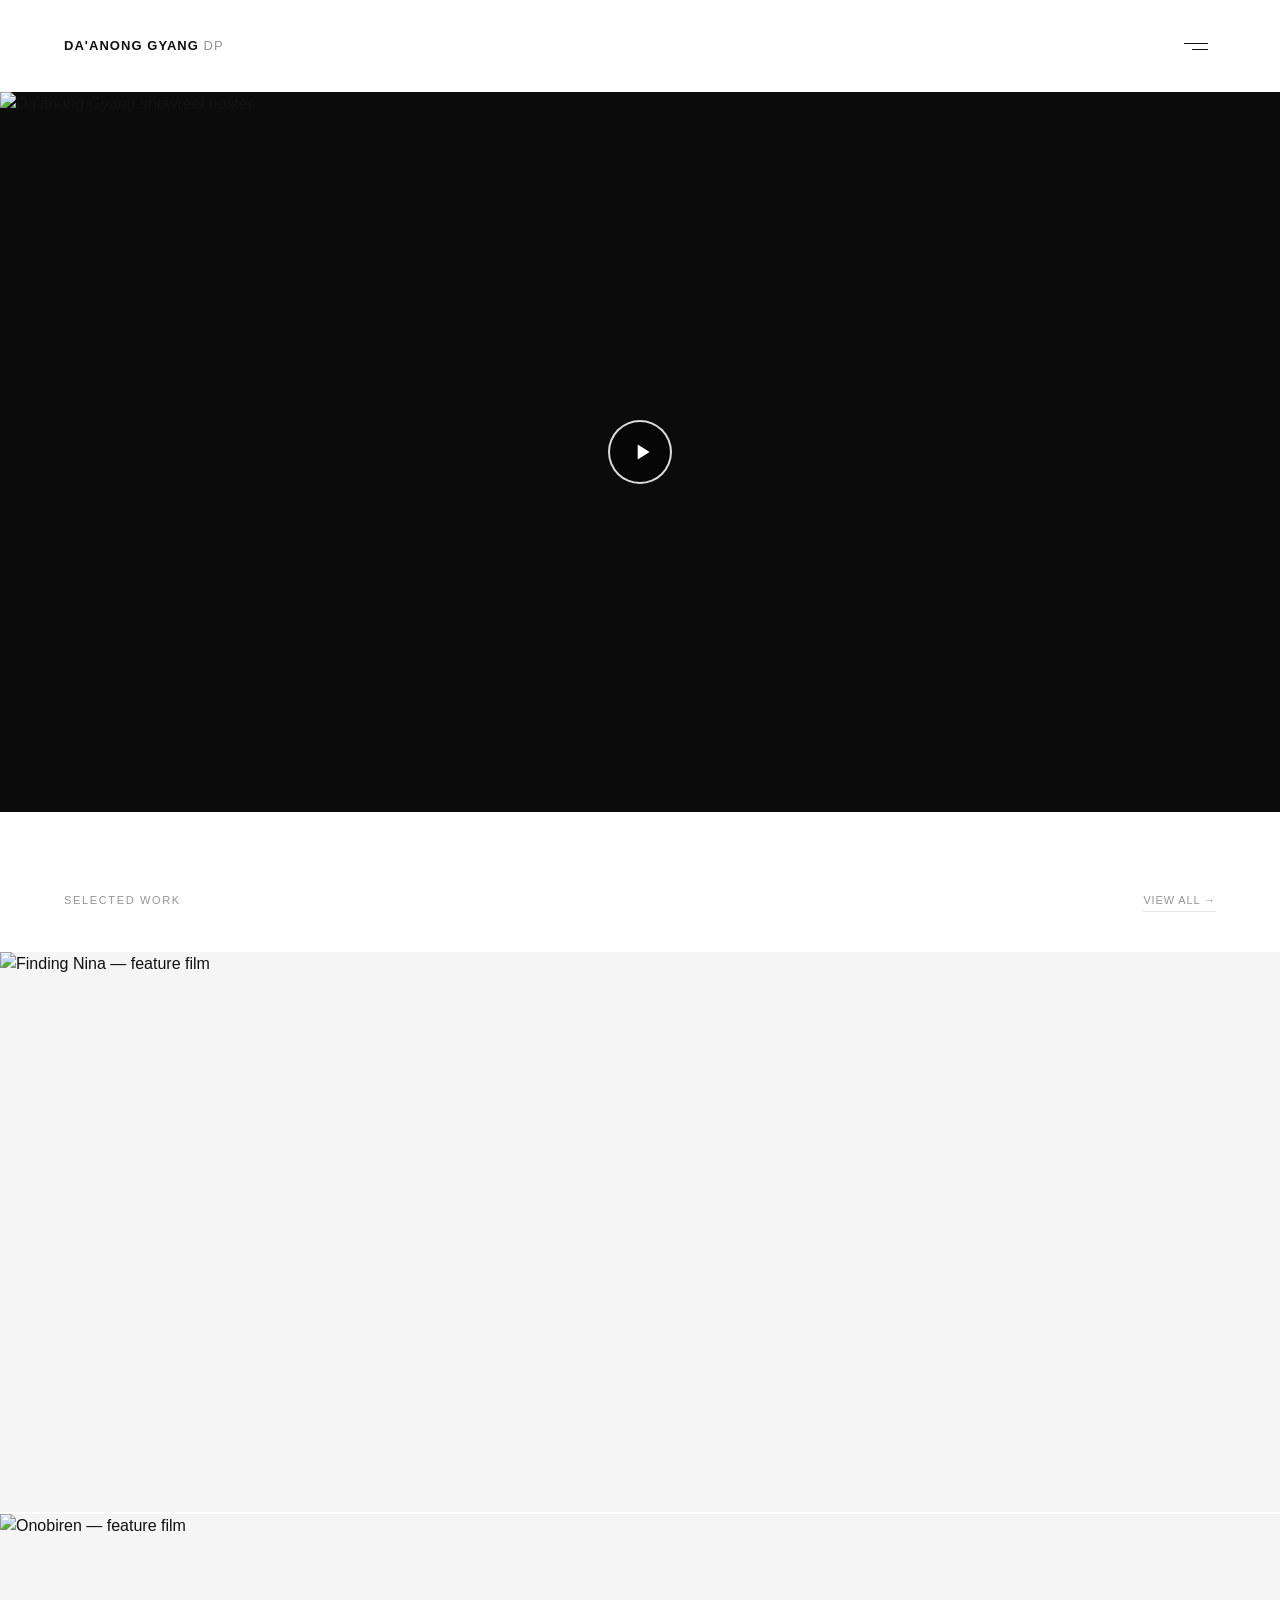
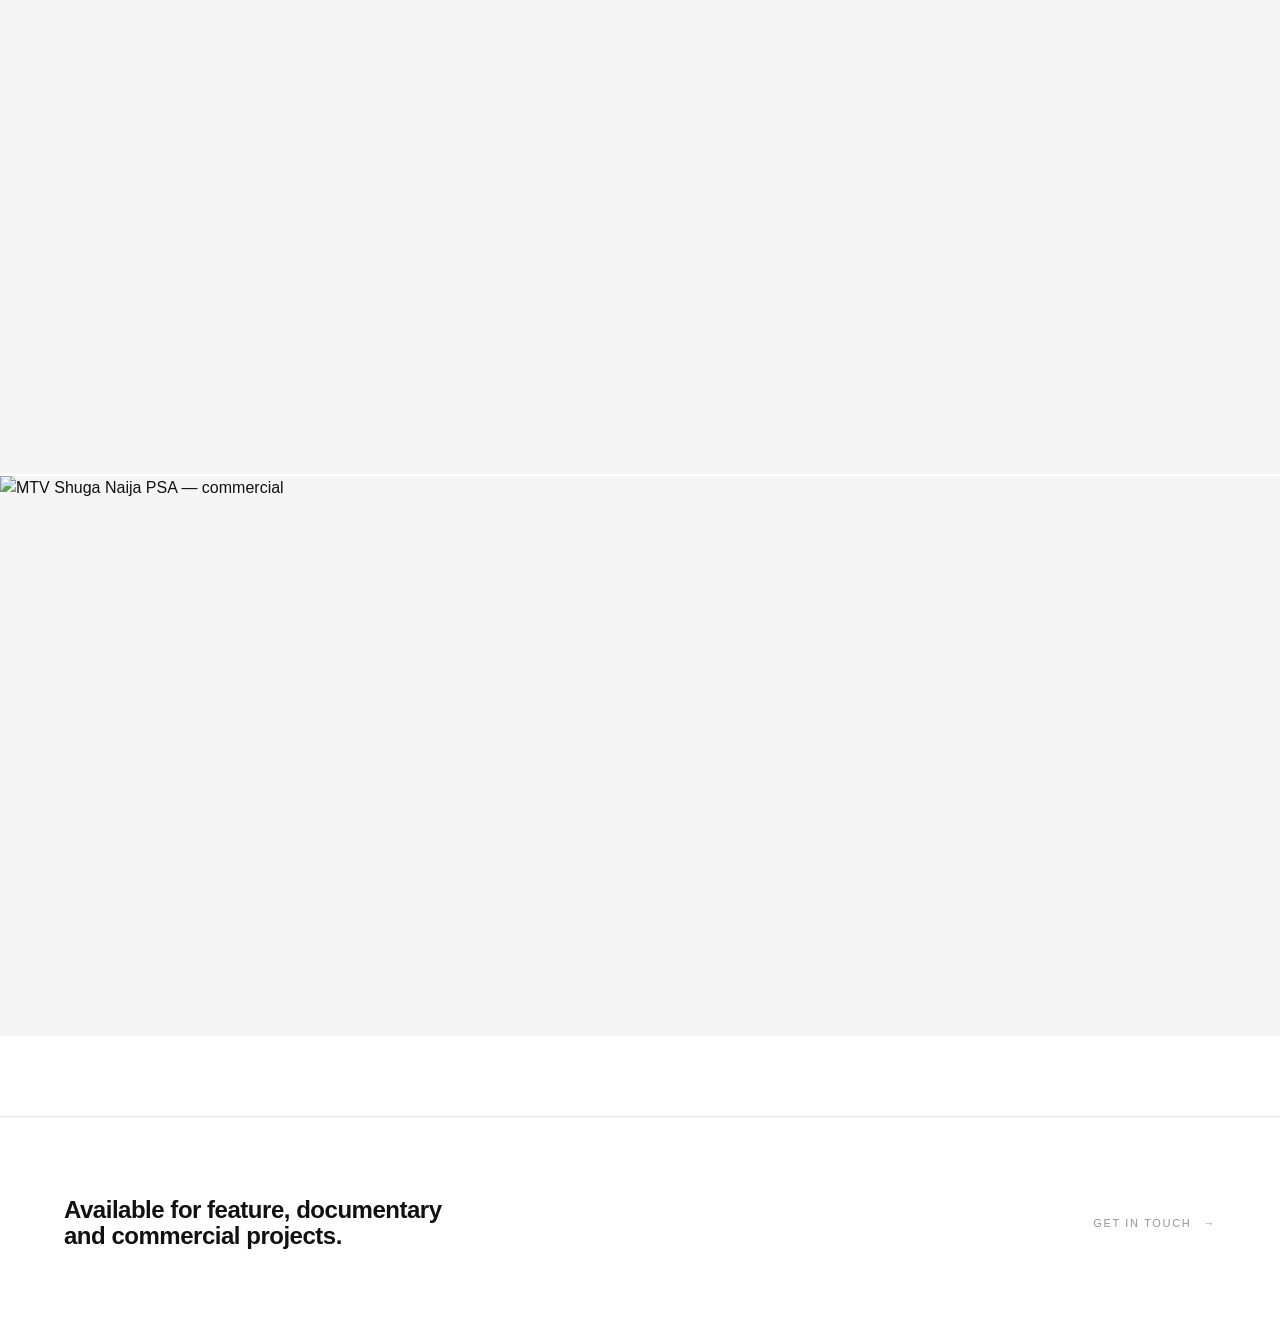
==== index.html @ a66be3f0 "feat: real bio, portrait, 3 projects (Finding Nina, Onobiren, MTV Shuga PSA) + hero viewport cap - R" ====
<!DOCTYPE html>
<html lang="en">
<head>
  <meta charset="UTF-8" />
  <meta name="viewport" content="width=device-width, initial-scale=1.0" />
  <meta name="description" content="Da'anong Gyang — Director of Photography. Cinematic work spanning documentary, features, and commercial." />
  <title>Da'anong Gyang — DP</title>

  <!-- Preconnect for performance -->
  <link rel="preconnect" href="https://fonts.googleapis.com" />
  <link rel="preconnect" href="https://fonts.gstatic.com" crossorigin />
  <link rel="preconnect" href="https://images.unsplash.com" />
  <link rel="dns-prefetch" href="https://player.vimeo.com" />

  <!-- Design system + site styles -->
  <link rel="stylesheet" href="DESIGN_SYSTEM.css?v=2" />
  <link rel="stylesheet" href="site.css?v=2" />

  <style>
    /* ============================================================
       index.css — Homepage specific styles
       ============================================================ */


    /* ----------------------------------------------------------
       HERO
    ---------------------------------------------------------- */

    .hero {
      position: relative;
      width: 100%;
      max-width: calc((100vh - 80px) * 16 / 9);
      margin-inline: auto;
      aspect-ratio: 16 / 9;
      min-height: 260px;
      overflow: hidden;
      background: var(--color-bg);
    }

    /* Poster facade fills hero */
    .hero__facade {
      position: absolute;
      inset: 0;
      cursor: pointer;
      display: block;
    }
    .hero__poster-img {
      width: 100%;
      height: 100%;
      object-fit: cover;
      object-position: center;
      display: block;
    }

    /* Play button centered over poster */
    .hero__play-btn {
      position: absolute;
      top: 50%;
      left: 50%;
      transform: translate(-50%, -50%);
      width: 64px;
      height: 64px;
      border-radius: 50%;
      border: 2px solid rgba(255,255,255,0.85);
      background: rgba(0,0,0,0.4);
      color: #fff;
      display: flex;
      align-items: center;
      justify-content: center;
      transition: background var(--duration-fast) var(--ease-out),
                  transform var(--duration-fast) var(--ease-out);
      pointer-events: none; /* parent .hero__facade handles click */
    }
    .hero__facade:hover .hero__play-btn,
    .hero__facade:focus .hero__play-btn {
      background: rgba(0,0,0,0.65);
      transform: translate(-50%, -50%) scale(1.08);
    }
    .hero__play-btn svg {
      width: 26px;
      height: 26px;
      margin-left: 4px; /* optical centering for play triangle */
    }


    /* ----------------------------------------------------------
       WORK PREVIEW SECTION
    ---------------------------------------------------------- */

    .work-preview {
      padding-block: var(--section-gap);
    }

    .work-preview__header {
      display: flex;
      align-items: baseline;
      justify-content: space-between;
      margin-bottom: var(--space-10);
      padding-inline: var(--container-pad);
    }

    .work-preview__label {
      font-size: var(--font-size-xs);
      font-weight: var(--font-weight-medium);
      letter-spacing: var(--tracking-widest);
      text-transform: uppercase;
      color: var(--color-text-muted);
    }

    .work-preview__cta {
      font-size: var(--font-size-xs);
      font-weight: var(--font-weight-medium);
      letter-spacing: var(--tracking-wide);
      text-transform: uppercase;
      color: var(--color-text-muted);
      text-decoration: none;
      border-bottom: 1px solid var(--color-border);
      padding-bottom: 2px;
      transition: color var(--duration-fast) var(--ease-out),
                  border-color var(--duration-fast) var(--ease-out);
    }

    .work-preview__cta:hover {
      color: var(--color-text);
      border-color: var(--color-text);
    }

    /* Card stack on homepage — full bleed, edge to edge */
    .work-preview .card-stack {
      padding-inline: 0;
    }


    /* ----------------------------------------------------------
       CTA / FOOTER BAND
    ---------------------------------------------------------- */

    .home-cta {
      padding-block: var(--section-gap);
      border-top: 1px solid var(--color-border);
    }

    .home-cta__inner {
      display: flex;
      align-items: center;
      justify-content: space-between;
      gap: var(--space-8);
      flex-wrap: wrap;
    }

    .home-cta__text {
      font-size: var(--font-size-lg);
      font-weight: var(--font-weight-bold);
      letter-spacing: var(--tracking-tight);
      color: var(--color-text);
      line-height: var(--line-height-tight);
      max-width: none;
    }

    .home-cta__link {
      display: inline-flex;
      align-items: center;
      gap: var(--space-3);
      font-size: var(--font-size-xs);
      font-weight: var(--font-weight-medium);
      letter-spacing: var(--tracking-widest);
      text-transform: uppercase;
      color: var(--color-text-muted);
      text-decoration: none;
      white-space: nowrap;
      transition: color var(--duration-fast) var(--ease-out);
    }

    .home-cta__link:hover {
      color: var(--color-text);
    }

    .home-cta__link-arrow {
      display: inline-block;
      transition: transform var(--duration-fast) var(--ease-out);
    }

    .home-cta__link:hover .home-cta__link-arrow {
      transform: translateX(4px);
    }

    @media (max-width: 767px) {
      .home-cta__text {
        font-size: var(--font-size-md);
      }
    }
  </style>
</head>

<body>

  <!-- ============================================================
       SITE HEADER
  ============================================================ -->
  <header class="site-header" role="banner">
    <a href="index.html" class="site-logo" aria-label="Da'anong Gyang — Home">
      Da'anong Gyang&nbsp;<span style="font-weight:400;opacity:0.45;">DP</span>
    </a>

    <button
      class="nav-trigger"
      aria-expanded="false"
      aria-controls="nav-overlay"
      aria-label="Open menu"
    >
      <span class="nav-trigger__line"></span>
      <span class="nav-trigger__line"></span>
    </button>
  </header>


  <!-- ============================================================
       NAV OVERLAY
  ============================================================ -->
  <nav
    class="nav-overlay"
    id="nav-overlay"
    aria-label="Main navigation"
    role="dialog"
    aria-modal="true"
  >
    <button class="nav-close" aria-label="Close menu">✕</button>

    <ul class="nav-list" role="list">
      <li><a href="index.html"  class="nav-link" aria-current="page">Home</a></li>
      <li><a href="work.html"   class="nav-link">Work</a></li>
      <li><a href="about.html"  class="nav-link">About</a></li>
    </ul>
  </nav>


  <!-- ============================================================
       MAIN
  ============================================================ -->
  <main class="site-main site-main--hero" id="main-content">


    <!-- HERO -------------------------------------------------- -->
    <section class="hero" aria-label="Showreel">

      <!-- Poster + play facade: tap/click loads Vimeo player inline -->
      <div class="hero__facade vimeo-facade"
           data-src="https://player.vimeo.com/video/1182882079?autoplay=1&title=0&byline=0&portrait=0"
           data-title="Da'anong Gyang — Showreel"
           role="button"
           tabindex="0"
           aria-label="Play Da'anong Gyang showreel">
        <img class="hero__poster-img"
             src=""
             alt="Da'anong Gyang showreel poster"
             width="1920" height="1080" />
        <div class="hero__play-btn" aria-hidden="true">
          <svg viewBox="0 0 24 24" fill="currentColor" xmlns="http://www.w3.org/2000/svg">
            <path d="M8 5v14l11-7z"/>
          </svg>
        </div>
      </div>

    </section>
    <!-- /HERO -->


    <!-- WORK PREVIEW ------------------------------------------ -->
    <section class="work-preview" aria-labelledby="work-preview-label">

      <div class="work-preview__header reveal">
        <span class="work-preview__label" id="work-preview-label">Selected Work</span>
        <a href="work.html" class="work-preview__cta">
          View all <span aria-hidden="true">→</span>
        </a>
      </div>

      <!-- Card Stack -->
      <div class="card-stack reveal-stagger">

        <!-- Card 1 -->
        <a href="work/finding-nina.html" class="card">
          <img
            src="assets/images/finding-nina-card.jpg"
            alt="Finding Nina — feature film"
            class="card__image"
            width="1440"
            height="630"
            loading="eager"
          />
          <div class="card__overlay">
            <span class="card__category">Feature Film</span>
            <h2 class="card__title">Finding Nina</h2>
          </div>
        </a>

        <!-- Card 2 -->
        <a href="work/onobiren.html" class="card">
          <img
            src="assets/images/onobiren-card.jpg"
            alt="Onobiren — feature film"
            class="card__image"
            width="1440"
            height="630"
            loading="lazy"
          />
          <div class="card__overlay">
            <span class="card__category">Feature Film</span>
            <h2 class="card__title">Onobiren</h2>
          </div>
        </a>

        <!-- Card 3 -->
        <a href="work/mtv-shuga-naija-psa.html" class="card">
          <img
            src="assets/images/mtv-shuga-psa-card.jpg"
            alt="MTV Shuga Naija PSA — commercial"
            class="card__image"
            width="1440"
            height="630"
            loading="lazy"
          />
          <div class="card__overlay">
            <span class="card__category">Commercial — PSA</span>
            <h2 class="card__title">MTV Shuga Naija — PSA</h2>
          </div>
        </a>

      </div>
      <!-- /Card Stack -->

    </section>
    <!-- /WORK PREVIEW -->


    <!-- HOME CTA ---------------------------------------------- -->
    <section class="home-cta section" aria-labelledby="cta-heading">
      <div class="container">
        <div class="home-cta__inner reveal">
          <p class="home-cta__text" id="cta-heading">
            Available for feature, documentary<br>and commercial projects.
          </p>
          <a href="about.html#contact" class="home-cta__link">
            Get in touch
            <span class="home-cta__link-arrow" aria-hidden="true">→</span>
          </a>
        </div>
      </div>
    </section>
    <!-- /HOME CTA -->


  </main>


  <!-- Shared JS -->
  <script src="site.js?v=2" defer></script>

</body>
</html>
---- DESIGN_SYSTEM.css ----
/* ============================================================
   DESIGN_SYSTEM.css
   Da'anong Gyang — Cinematographer Portfolio
   ============================================================ */


/* ============================================================
   1. COLOUR SYSTEM
   ============================================================ */

:root {
  /* Dark mode (default) */
  --color-bg:           #0b0b0b;
  --color-bg-raised:    #141414;
  --color-bg-overlay:   rgba(11, 11, 11, 0.85);
  --color-text:         #ffffff;
  --color-text-muted:   rgba(255, 255, 255, 0.45);
  --color-border:       rgba(255, 255, 255, 0.08);
  --color-accent:       #ffffff;

  /* Overlay on cards */
  --color-card-overlay: rgba(11, 11, 11, 0.60);
}

/* Light mode — OS/system preference (iPhone, macOS, Android, Windows) */
@media (prefers-color-scheme: light) {
  :root {
    --color-bg:           #ffffff;
    --color-bg-raised:    #f5f5f5;
    --color-bg-overlay:   rgba(255, 255, 255, 0.85);
    --color-text:         #111111;
    --color-text-muted:   rgba(17, 17, 17, 0.45);
    --color-border:       rgba(17, 17, 17, 0.10);
    --color-accent:       #111111;
    --color-card-overlay: rgba(17, 17, 17, 0.55);
  }
}

/* Manual override — keeps [data-theme="light"] available for a future toggle */
[data-theme="light"] {
  --color-bg:           #ffffff;
  --color-bg-raised:    #f5f5f5;
  --color-bg-overlay:   rgba(255, 255, 255, 0.85);
  --color-text:         #111111;
  --color-text-muted:   rgba(17, 17, 17, 0.45);
  --color-border:       rgba(17, 17, 17, 0.10);
  --color-accent:       #111111;
  --color-card-overlay: rgba(17, 17, 17, 0.55);
}

[data-theme="dark"] {
  --color-bg:           #0b0b0b;
  --color-bg-raised:    #141414;
  --color-bg-overlay:   rgba(11, 11, 11, 0.85);
  --color-text:         #ffffff;
  --color-text-muted:   rgba(255, 255, 255, 0.45);
  --color-border:       rgba(255, 255, 255, 0.08);
  --color-accent:       #ffffff;
  --color-card-overlay: rgba(11, 11, 11, 0.60);
}


/* ============================================================
   2. TYPOGRAPHY SYSTEM
   ============================================================ */

:root {
  /* Scale */
  --font-size-xs:   0.6875rem;  /* 11px — labels, meta */
  --font-size-sm:   0.8125rem;  /* 13px — category, caption */
  --font-size-base: 1rem;       /* 16px — body */
  --font-size-md:   1.125rem;   /* 18px — lead, subtitle */
  --font-size-lg:   1.5rem;     /* 24px — section heading */
  --font-size-xl:   2.25rem;    /* 36px — page title */
  --font-size-2xl:  3.5rem;     /* 56px — hero / display */

  /* Weight */
  --font-weight-regular: 400;
  --font-weight-medium:  500;
  --font-weight-bold:    700;

  /* Line height */
  --line-height-tight:  1.1;
  --line-height-base:   1.5;
  --line-height-loose:  1.75;

  /* Letter spacing */
  --tracking-tight:  -0.02em;
  --tracking-normal:  0em;
  --tracking-wide:    0.08em;
  --tracking-widest:  0.15em;
}

/* Base reset */
*, *::before, *::after {
  box-sizing: border-box;
  margin: 0;
  padding: 0;
}

html {
  font-size: 16px;
  -webkit-text-size-adjust: 100%;
  scroll-behavior: smooth;
}

body {
  background-color: var(--color-bg);
  color: var(--color-text);
  font-family: 'Helvetica Neue', Helvetica, Arial, sans-serif;
  font-size: var(--font-size-base);
  font-weight: var(--font-weight-regular);
  line-height: var(--line-height-base);
  -webkit-font-smoothing: antialiased;
  -moz-osx-font-smoothing: grayscale;
  overflow-x: hidden;
}

/* Typography elements */
h1, h2, h3, h4 {
  font-weight: var(--font-weight-bold);
  line-height: var(--line-height-tight);
  letter-spacing: var(--tracking-tight);
}

h1 { font-size: var(--font-size-xl); }
h2 { font-size: var(--font-size-lg); }
h3 { font-size: var(--font-size-md); }
h4 { font-size: var(--font-size-base); }

p {
  font-size: var(--font-size-base);
  line-height: var(--line-height-loose);
  color: var(--color-text-muted);
  max-width: 60ch;
}

a {
  color: inherit;
  text-decoration: none;
}

img, video {
  display: block;
  max-width: 100%;
}

/* Utility text classes */
.text-category {
  font-size: var(--font-size-sm);
  font-weight: var(--font-weight-medium);
  letter-spacing: var(--tracking-widest);
  text-transform: uppercase;
  color: var(--color-text-muted);
}

.text-label {
  font-size: var(--font-size-xs);
  font-weight: var(--font-weight-medium);
  letter-spacing: var(--tracking-wide);
  text-transform: uppercase;
}

.text-muted {
  color: var(--color-text-muted);
}


/* ============================================================
   3. SPACING SYSTEM
   ============================================================ */

:root {
  --space-1:   4px;
  --space-2:   8px;
  --space-3:  12px;
  --space-4:  16px;
  --space-5:  20px;
  --space-6:  24px;
  --space-8:  32px;
  --space-10: 40px;
  --space-12: 48px;
  --space-16: 64px;
  --space-20: 80px;
  --space-24: 96px;
  --space-32: 128px;

  /* Section spacing */
  --section-gap:  var(--space-20);   /* 80px between sections */
  --card-gap:     var(--space-10);   /* 40px between cards */
  --content-gap:  var(--space-6);    /* 24px within content blocks */

  /* Header */
  --header-height: 92px;             /* space-6 top + 44px logo + space-6 bottom */

  /* Container */
  --container-max: 1440px;
  --container-pad: var(--space-6);   /* 24px horizontal padding */
}

/* Container */
.container {
  width: 100%;
  max-width: var(--container-max);
  margin-inline: auto;
  padding-inline: var(--container-pad);
}

/* Section */
.section {
  padding-block: var(--section-gap);
}


/* ============================================================
   4. MOTION SYSTEM
   ============================================================ */

:root {
  /* Durations */
  --duration-instant: 100ms;
  --duration-fast:    200ms;
  --duration-base:    350ms;
  --duration-slow:    500ms;
  --duration-reveal:  700ms;

  /* Easing */
  --ease-out:    cubic-bezier(0.16, 1, 0.3, 1);
  --ease-in-out: cubic-bezier(0.76, 0, 0.24, 1);
  --ease-linear: linear;

  /* Common transitions */
  --transition-base:    all var(--duration-base) var(--ease-out);
  --transition-fast:    all var(--duration-fast) var(--ease-out);
  --transition-opacity: opacity var(--duration-base) var(--ease-out);
  --transition-transform: transform var(--duration-base) var(--ease-out);
}

/* Page transitions */
.page-enter {
  animation: pageFadeIn var(--duration-slow) var(--ease-out) both;
}

@keyframes pageFadeIn {
  from {
    opacity: 0;
    transform: translateY(12px);
  }
  to {
    opacity: 1;
    transform: translateY(0);
  }
}

/* Title reveal */
.reveal {
  opacity: 0;
  transform: translateY(20px);
  transition:
    opacity var(--duration-reveal) var(--ease-out),
    transform var(--duration-reveal) var(--ease-out);
}

.reveal.is-visible {
  opacity: 1;
  transform: translateY(0);
}

/* Staggered children */
.reveal-stagger > * {
  opacity: 0;
  transform: translateY(16px);
  transition:
    opacity var(--duration-reveal) var(--ease-out),
    transform var(--duration-reveal) var(--ease-out);
}

.reveal-stagger.is-visible > *:nth-child(1) { transition-delay: 0ms; }
.reveal-stagger.is-visible > *:nth-child(2) { transition-delay: 80ms; }
.reveal-stagger.is-visible > *:nth-child(3) { transition-delay: 160ms; }
.reveal-stagger.is-visible > *:nth-child(4) { transition-delay: 240ms; }
.reveal-stagger.is-visible > *:nth-child(5) { transition-delay: 320ms; }

.reveal-stagger.is-visible > * {
  opacity: 1;
  transform: translateY(0);
}

/* Respect reduced motion */
@media (prefers-reduced-motion: reduce) {
  *, *::before, *::after {
    animation-duration: 1ms !important;
    transition-duration: 1ms !important;
  }
}


/* ============================================================
   5. LAYOUT — BASE RULES
   ============================================================ */

/* Full-screen utility */
.full-screen {
  width: 100%;
  height: 100vh;
  position: relative;
  overflow: hidden;
}

/* Full-width utility */
.full-width {
  width: 100%;
}

/* Aspect ratios */
.ratio-16-9 {
  aspect-ratio: 16 / 9;
  width: 100%;
  overflow: hidden;
}

.ratio-4-3 {
  aspect-ratio: 4 / 3;
  width: 100%;
  overflow: hidden;
}

/* Visually hidden (accessibility) */
.sr-only {
  position: absolute;
  width: 1px;
  height: 1px;
  padding: 0;
  margin: -1px;
  overflow: hidden;
  clip: rect(0, 0, 0, 0);
  white-space: nowrap;
  border-width: 0;
}


/* ============================================================
   6. PROJECT CARD
   ============================================================ */

.card {
  position: relative;
  width: 100%;
  overflow: hidden;
  cursor: pointer;
  display: block;
  background-color: var(--color-bg-raised);
}

/* Card image */
.card__image {
  width: 100%;
  height: 100%;
  object-fit: cover;
  display: block;
  transition: transform var(--duration-slow) var(--ease-out);
}

/* Hover zoom */
.card:hover .card__image,
.card:focus-visible .card__image {
  transform: scale(1.04);
}

/* Card overlay */
.card__overlay {
  position: absolute;
  inset: 0;
  background: var(--color-card-overlay);
  display: flex;
  flex-direction: column;
  justify-content: center;
  align-items: center;
  text-align: center;
  padding: var(--space-8);

  /* Desktop: hidden by default, revealed on hover */
  opacity: 0;
  transition: opacity var(--duration-base) var(--ease-out);
}

/* Desktop hover reveal */
@media (hover: hover) {
  .card:hover .card__overlay,
  .card:focus-visible .card__overlay {
    opacity: 1;
  }
}

/* Scroll-based reveal — overlay appears when card is in view (all devices) */
.card.is-in-view .card__overlay {
  opacity: 1;
}

/* Card text — always white over the dark overlay regardless of theme */
.card__category {
  font-size: var(--font-size-xs);
  font-weight: var(--font-weight-medium);
  letter-spacing: var(--tracking-widest);
  text-transform: uppercase;
  color: rgba(255, 255, 255, 0.60);
  margin-bottom: var(--space-2);
}

.card__title {
  font-size: var(--font-size-lg);
  font-weight: var(--font-weight-bold);
  letter-spacing: var(--tracking-tight);
  color: #ffffff;
  line-height: var(--line-height-tight);
}

/* Card stack (work page / homepage preview) */
.card-stack {
  display: flex;
  flex-direction: column;
  gap: 2px;
}

/* Individual card in stack — fixed aspect ratio */
.card-stack .card {
  aspect-ratio: 16 / 7;
}

@media (max-width: 767px) {
  .card-stack .card {
    aspect-ratio: 4 / 3;
  }

  .card__title {
    font-size: var(--font-size-md);
  }

  .card__overlay {
    padding: var(--space-5);
  }
}


/* ============================================================
   7. OVERLAY BEHAVIOUR
   ============================================================ */

/* Full-screen nav overlay */
.overlay {
  position: fixed;
  inset: 0;
  background: var(--color-bg);
  z-index: 100;
  display: flex;
  flex-direction: column;
  justify-content: center;
  padding: var(--space-12);

  /* Hidden state */
  opacity: 0;
  pointer-events: none;
  transition: opacity var(--duration-base) var(--ease-out);
}

.overlay.is-open {
  opacity: 1;
  pointer-events: all;
}


/* ============================================================
   8. TABS
   ============================================================ */

.tabs {
  display: flex;
  gap: var(--space-8);
  border-bottom: 1px solid var(--color-border);
  margin-bottom: var(--space-10);
}

.tabs__btn {
  background: none;
  border: none;
  padding: var(--space-3) 0;
  font-size: var(--font-size-sm);
  font-weight: var(--font-weight-medium);
  letter-spacing: var(--tracking-wide);
  text-transform: uppercase;
  color: var(--color-text-muted);
  cursor: pointer;
  position: relative;
  transition: color var(--duration-fast) var(--ease-out);
}

.tabs__btn::after {
  content: '';
  position: absolute;
  bottom: -1px;
  left: 0;
  width: 100%;
  height: 1px;
  background: var(--color-text);
  transform: scaleX(0);
  transition: transform var(--duration-fast) var(--ease-out);
}

.tabs__btn:hover,
.tabs__btn[aria-selected="true"] {
  color: var(--color-text);
}

.tabs__btn[aria-selected="true"]::after {
  transform: scaleX(1);
}

/* Tab panels */
.tab-panel {
  display: none;
}

.tab-panel.is-active {
  display: block;
  animation: pageFadeIn var(--duration-fast) var(--ease-out) both;
}


/* ============================================================
   9. RESPONSIVE BREAKPOINTS
   ============================================================ */

/*
  Breakpoint reference:
  --bp-xs:  479px   (small phones)
  --bp-sm:  767px   (phones)
  --bp-md:  1023px  (tablets)
  --bp-lg:  1279px  (small desktops)
  --bp-xl:  1280px+ (large desktops)
*/

/* Phones — up to 479px */
@media (max-width: 479px) {
  :root {
    --container-pad: var(--space-4);
    --section-gap:   var(--space-12);
  }

  h1 { font-size: var(--font-size-lg); }
}

/* Phones — 480–767px */
@media (min-width: 480px) and (max-width: 767px) {
  :root {
    --container-pad: var(--space-5);
    --section-gap:   var(--space-16);
  }
}

/* Tablets — 768–1023px */
@media (min-width: 768px) and (max-width: 1023px) {
  :root {
    --container-pad: var(--space-8);
    --section-gap:   var(--space-20);
  }
}

/* Small desktop — 1024–1279px */
@media (min-width: 1024px) and (max-width: 1279px) {
  :root {
    --container-pad: var(--space-12);
  }
}

/* Large desktop — 1280px+ */
@media (min-width: 1280px) {
  :root {
    --container-pad: var(--space-16);
  }
}
---- site.css ----
/* ============================================================
   site.css
   Da'anong Gyang — Cinematographer Portfolio
   Shared page-level styles. Requires DESIGN_SYSTEM.css.
   ============================================================ */


/* ============================================================
   1. SITE HEADER
   ============================================================ */

.site-header {
  position: fixed;
  top: 0;
  left: 0;
  right: 0;
  z-index: 90;
  display: flex;
  align-items: center;
  justify-content: space-between;
  padding: var(--space-6) var(--container-pad);
  transition: background var(--duration-base) var(--ease-out);
}

/* Scrolled state — add background to maintain legibility */
.site-header.is-scrolled {
  background: var(--color-bg-overlay);
  backdrop-filter: blur(12px);
  -webkit-backdrop-filter: blur(12px);
}


/* ============================================================
   2. SITE LOGO
   ============================================================ */

.site-logo {
  font-size: var(--font-size-sm);
  font-weight: var(--font-weight-bold);
  letter-spacing: var(--tracking-wide);
  text-transform: uppercase;
  color: var(--color-text);
  text-decoration: none;
  transition: opacity var(--duration-fast) var(--ease-out);
  min-height: 44px;
  display: flex;
  align-items: center;
}

.site-logo:hover,
.site-logo:focus-visible {
  opacity: 0.6;
}

.site-logo:focus-visible {
  outline: 1px solid var(--color-text);
  outline-offset: 4px;
}


/* ============================================================
   3. NAV TRIGGER (HAMBURGER)
   ============================================================ */

.nav-trigger {
  background: none;
  border: none;
  cursor: pointer;
  padding: var(--space-2);
  min-width: 44px;
  min-height: 44px;
  display: flex;
  flex-direction: column;
  align-items: flex-end;
  justify-content: center;
  gap: 5px;
  color: var(--color-text);
  transition: opacity var(--duration-fast) var(--ease-out);
}

.nav-trigger:hover,
.nav-trigger:focus-visible {
  opacity: 0.6;
}

.nav-trigger:focus-visible {
  outline: 1px solid var(--color-text);
  outline-offset: 4px;
}

/* Two-line hamburger */
.nav-trigger__line {
  display: block;
  height: 1px;
  background: currentColor;
  transition: width var(--duration-fast) var(--ease-out),
              transform var(--duration-fast) var(--ease-out),
              opacity var(--duration-fast) var(--ease-out);
}

.nav-trigger__line:nth-child(1) { width: 24px; }
.nav-trigger__line:nth-child(2) { width: 16px; }

/* Open state — morph to X */
.nav-trigger[aria-expanded="true"] .nav-trigger__line:nth-child(1) {
  width: 20px;
  transform: translateY(3px) rotate(45deg);
}

.nav-trigger[aria-expanded="true"] .nav-trigger__line:nth-child(2) {
  width: 20px;
  transform: translateY(-3px) rotate(-45deg);
}


/* ============================================================
   4. NAV OVERLAY
   ============================================================ */

.nav-overlay {
  position: fixed;
  inset: 0;
  background: var(--color-bg);
  z-index: 100;
  display: flex;
  flex-direction: column;
  justify-content: center;
  padding: var(--space-12) var(--container-pad);

  /* Hidden state */
  opacity: 0;
  pointer-events: none;
  transition: opacity var(--duration-base) var(--ease-out);
}

.nav-overlay.is-open {
  opacity: 1;
  pointer-events: all;
}

/* Close button */
.nav-close {
  position: absolute;
  top: var(--space-6);
  right: var(--container-pad);
  background: none;
  border: none;
  cursor: pointer;
  font-size: var(--font-size-base);
  color: var(--color-text-muted);
  min-width: 44px;
  min-height: 44px;
  display: flex;
  align-items: center;
  justify-content: flex-end;
  transition: color var(--duration-fast) var(--ease-out);
}

.nav-close:hover,
.nav-close:focus-visible {
  color: var(--color-text);
}

.nav-close:focus-visible {
  outline: 1px solid var(--color-text);
  outline-offset: 4px;
}

/* Nav list */
.nav-list {
  list-style: none;
  display: flex;
  flex-direction: column;
  gap: var(--space-4);
}

/* Nav links */
.nav-link {
  font-size: var(--font-size-2xl);
  font-weight: var(--font-weight-bold);
  letter-spacing: var(--tracking-tight);
  line-height: var(--line-height-tight);
  color: var(--color-text-muted);
  text-decoration: none;
  display: inline-block;
  transition: color var(--duration-fast) var(--ease-out);
}

.nav-link:hover,
.nav-link:focus-visible {
  color: var(--color-text);
}

.nav-link:focus-visible {
  outline: 1px solid var(--color-text);
  outline-offset: 4px;
}

/* Active page */
.nav-link[aria-current="page"] {
  color: var(--color-text);
}

/* Stagger nav links when overlay opens */
.nav-overlay.is-open .nav-list li {
  animation: navLinkIn var(--duration-reveal) var(--ease-out) both;
}

.nav-overlay.is-open .nav-list li:nth-child(1) { animation-delay: 60ms; }
.nav-overlay.is-open .nav-list li:nth-child(2) { animation-delay: 120ms; }
.nav-overlay.is-open .nav-list li:nth-child(3) { animation-delay: 180ms; }

@keyframes navLinkIn {
  from {
    opacity: 0;
    transform: translateY(16px);
  }
  to {
    opacity: 1;
    transform: translateY(0);
  }
}

/* Responsive — scale nav link size */
@media (max-width: 767px) {
  .nav-link {
    font-size: var(--font-size-xl);
  }
}


/* ============================================================
   5. MAIN CONTENT AREA
   ============================================================ */

/* Push content below fixed header */
.site-main,
.site-main--hero {
  padding-top: var(--header-height);
}


/* ============================================================
   6. VIDEO EMBED
   ============================================================ */

.video-embed {
  width: 100%;
  position: relative;
  aspect-ratio: 16 / 9;
}

.video-embed iframe {
  position: absolute;
  inset: 0;
  width: 100%;
  height: 100%;
  border: none;
}


/* ============================================================
   7. FOCUS STATES (global)
   ============================================================ */

:focus {
  outline: none;
}

:focus-visible {
  outline: 1px solid var(--color-text);
  outline-offset: 4px;
}


/* ============================================================
   8. SELECTION
   ============================================================ */

::selection {
  background: var(--color-text);
  color: var(--color-bg);
}


/* ============================================================
   9. SCROLLBAR (webkit)
   ============================================================ */

::-webkit-scrollbar {
  width: 4px;
}

::-webkit-scrollbar-track {
  background: var(--color-bg);
}

::-webkit-scrollbar-thumb {
  background: var(--color-border);
  border-radius: 2px;
}


/* ============================================================
   VIDEO FACADE — universal for Vimeo and YouTube
   Replaces iframes with a click-to-load placeholder.
   Shows a poster image + play button; swapped for the
   real iframe on click. Use .vimeo-facade or .youtube-facade.
   ============================================================ */

.vimeo-facade,
.youtube-facade {
  position: relative;
  display: block;
  width: 100%;
  height: 100%;
  background: #0b0b0b;
  border: none;
  cursor: pointer;
  padding: 0;
  overflow: hidden;
}

/* Poster image fills the facade */
.vimeo-facade img,
.youtube-facade img {
  position: absolute;
  inset: 0;
  width: 100%;
  height: 100%;
  object-fit: cover;
  object-position: center;
  display: block;
}

/* Centred play button — sits above poster */
.vimeo-facade__play,
.youtube-facade__play {
  position: absolute;
  top: 50%;
  left: 50%;
  transform: translate(-50%, -50%);
  width: 72px;
  height: 72px;
  border-radius: 50%;
  background: rgba(255, 255, 255, 0.12);
  border: 2px solid rgba(255, 255, 255, 0.50);
  display: flex;
  align-items: center;
  justify-content: center;
  transition: background var(--duration-fast) var(--ease-out),
              transform var(--duration-fast) var(--ease-out);
  pointer-events: none;
  z-index: 1;
}

.vimeo-facade:hover .vimeo-facade__play,
.vimeo-facade:focus-visible .vimeo-facade__play,
.youtube-facade:hover .youtube-facade__play,
.youtube-facade:focus-visible .youtube-facade__play {
  background: rgba(255, 255, 255, 0.22);
  transform: translate(-50%, -50%) scale(1.08);
}

.vimeo-facade:focus-visible,
.youtube-facade:focus-visible {
  outline: 2px solid var(--color-text);
  outline-offset: 4px;
}
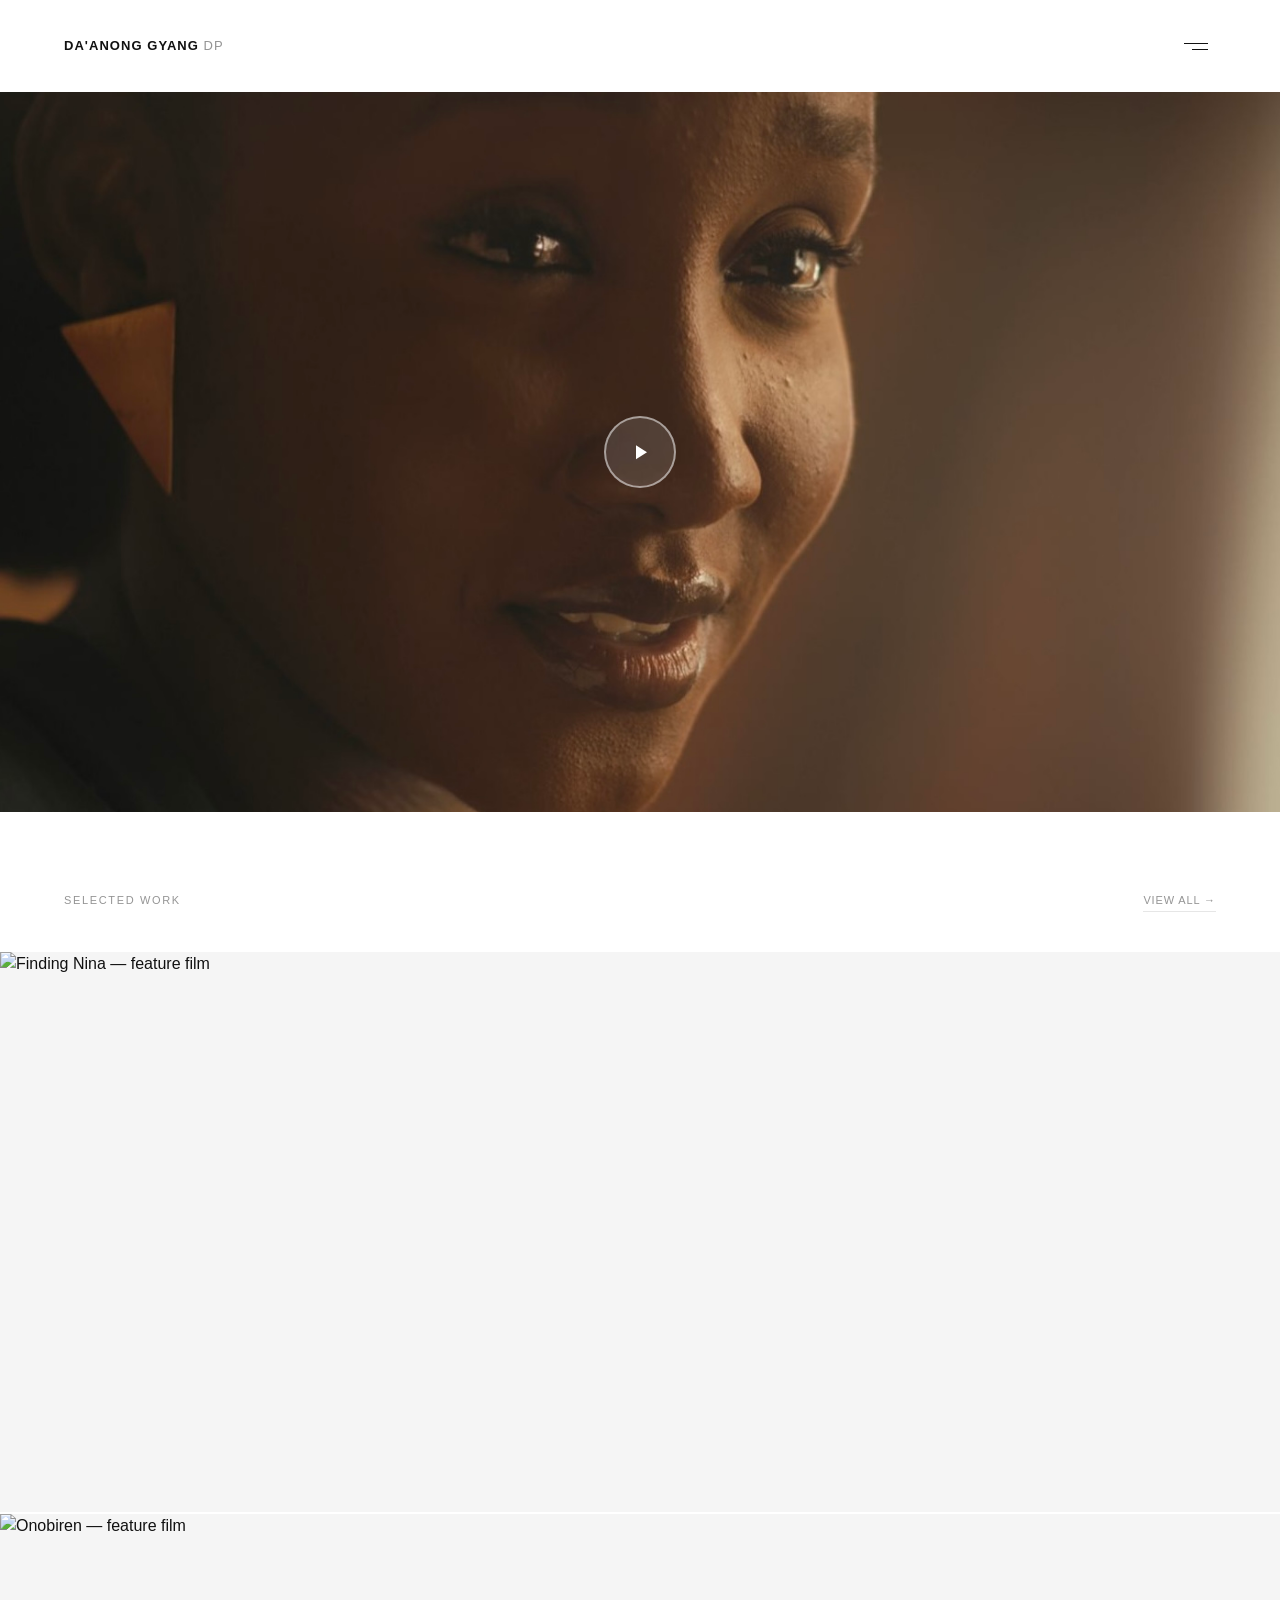
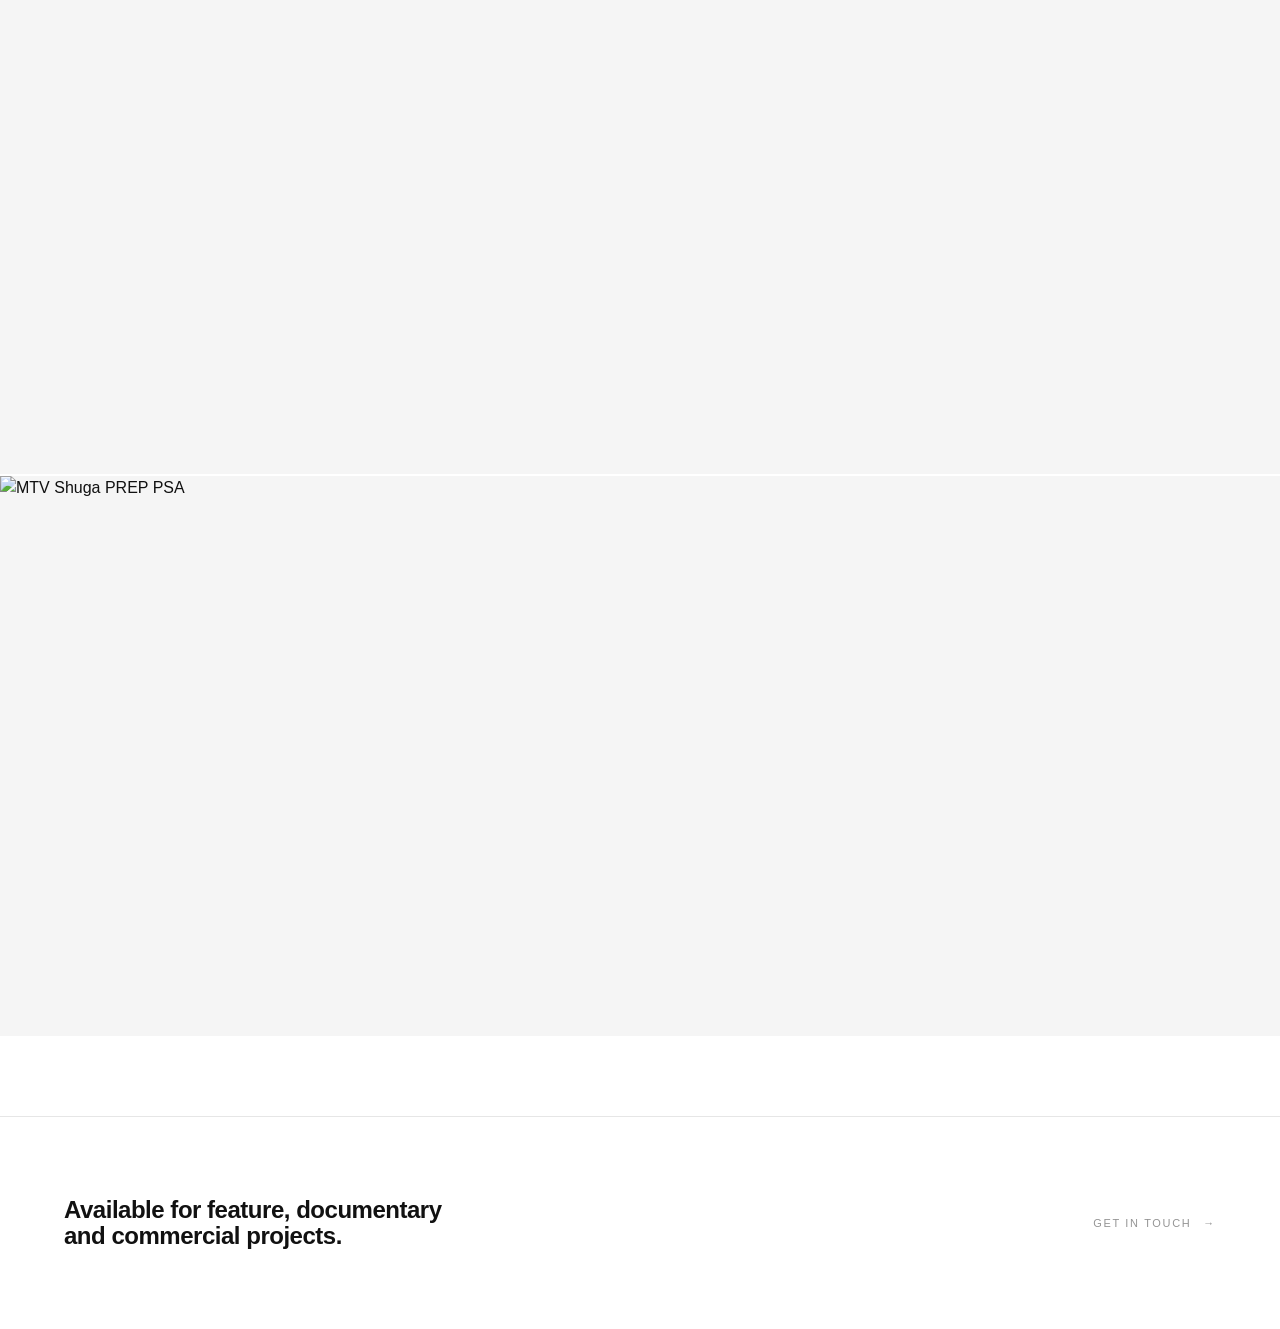
==== commit 13436a55: "feat: replace 8 placeholder projects with Finding Nina, Onobiren, MTV Shuga PSA - Remove all 8 place" ====
--- a/index.html
+++ b/index.html
@@ -29,57 +29,10 @@
     .hero {
       position: relative;
       width: 100%;
-      max-width: calc((100vh - 80px) * 16 / 9);
-      margin-inline: auto;
       aspect-ratio: 16 / 9;
       min-height: 260px;
       overflow: hidden;
       background: var(--color-bg);
-    }
-
-    /* Poster facade fills hero */
-    .hero__facade {
-      position: absolute;
-      inset: 0;
-      cursor: pointer;
-      display: block;
-    }
-    .hero__poster-img {
-      width: 100%;
-      height: 100%;
-      object-fit: cover;
-      object-position: center;
-      display: block;
-    }
-
-    /* Play button centered over poster */
-    .hero__play-btn {
-      position: absolute;
-      top: 50%;
-      left: 50%;
-      transform: translate(-50%, -50%);
-      width: 64px;
-      height: 64px;
-      border-radius: 50%;
-      border: 2px solid rgba(255,255,255,0.85);
-      background: rgba(0,0,0,0.4);
-      color: #fff;
-      display: flex;
-      align-items: center;
-      justify-content: center;
-      transition: background var(--duration-fast) var(--ease-out),
-                  transform var(--duration-fast) var(--ease-out);
-      pointer-events: none; /* parent .hero__facade handles click */
-    }
-    .hero__facade:hover .hero__play-btn,
-    .hero__facade:focus .hero__play-btn {
-      background: rgba(0,0,0,0.65);
-      transform: translate(-50%, -50%) scale(1.08);
-    }
-    .hero__play-btn svg {
-      width: 26px;
-      height: 26px;
-      margin-left: 4px; /* optical centering for play triangle */
     }
 
 
@@ -244,22 +197,19 @@
     <section class="hero" aria-label="Showreel">
 
       <!-- Poster + play facade: tap/click loads Vimeo player inline -->
-      <div class="hero__facade vimeo-facade"
-           data-src="https://player.vimeo.com/video/1182882079?autoplay=1&title=0&byline=0&portrait=0"
-           data-title="Da'anong Gyang — Showreel"
-           role="button"
-           tabindex="0"
-           aria-label="Play Da'anong Gyang showreel">
-        <img class="hero__poster-img"
-             src=""
+      <button class="vimeo-facade"
+              data-src="https://player.vimeo.com/video/1182882079?autoplay=1&title=0&byline=0&portrait=0"
+              data-title="Da'anong Gyang — Showreel"
+              aria-label="Play Da'anong Gyang showreel">
+        <img src="assets/images/showreel-poster.jpg"
              alt="Da'anong Gyang showreel poster"
              width="1920" height="1080" />
-        <div class="hero__play-btn" aria-hidden="true">
-          <svg viewBox="0 0 24 24" fill="currentColor" xmlns="http://www.w3.org/2000/svg">
-            <path d="M8 5v14l11-7z"/>
+        <span class="vimeo-facade__play" aria-hidden="true">
+          <svg width="24" height="24" viewBox="0 0 24 24" fill="white" xmlns="http://www.w3.org/2000/svg">
+            <path d="M8 5.14v14l11-7-11-7z"/>
           </svg>
-        </div>
-      </div>
+        </span>
+      </button>
 
     </section>
     <!-- /HERO -->
@@ -281,7 +231,7 @@
         <!-- Card 1 -->
         <a href="work/finding-nina.html" class="card">
           <img
-            src="assets/images/finding-nina-card.jpg"
+            src="assets/images/finding-nina/card.webp"
             alt="Finding Nina — feature film"
             class="card__image"
             width="1440"
@@ -297,7 +247,7 @@
         <!-- Card 2 -->
         <a href="work/onobiren.html" class="card">
           <img
-            src="assets/images/onobiren-card.jpg"
+            src="assets/images/onobiren/card.webp"
             alt="Onobiren — feature film"
             class="card__image"
             width="1440"
@@ -311,18 +261,18 @@
         </a>
 
         <!-- Card 3 -->
-        <a href="work/mtv-shuga-naija-psa.html" class="card">
+        <a href="work/mtv-shuga-psa.html" class="card">
           <img
-            src="assets/images/mtv-shuga-psa-card.jpg"
-            alt="MTV Shuga Naija PSA — commercial"
+            src="assets/images/mtv-shuga-psa/card.webp"
+            alt="MTV Shuga PREP PSA"
             class="card__image"
             width="1440"
             height="630"
             loading="lazy"
           />
           <div class="card__overlay">
-            <span class="card__category">Commercial — PSA</span>
-            <h2 class="card__title">MTV Shuga Naija — PSA</h2>
+            <span class="card__category">PSA</span>
+            <h2 class="card__title">MTV Shuga PREP PSA</h2>
           </div>
         </a>
 
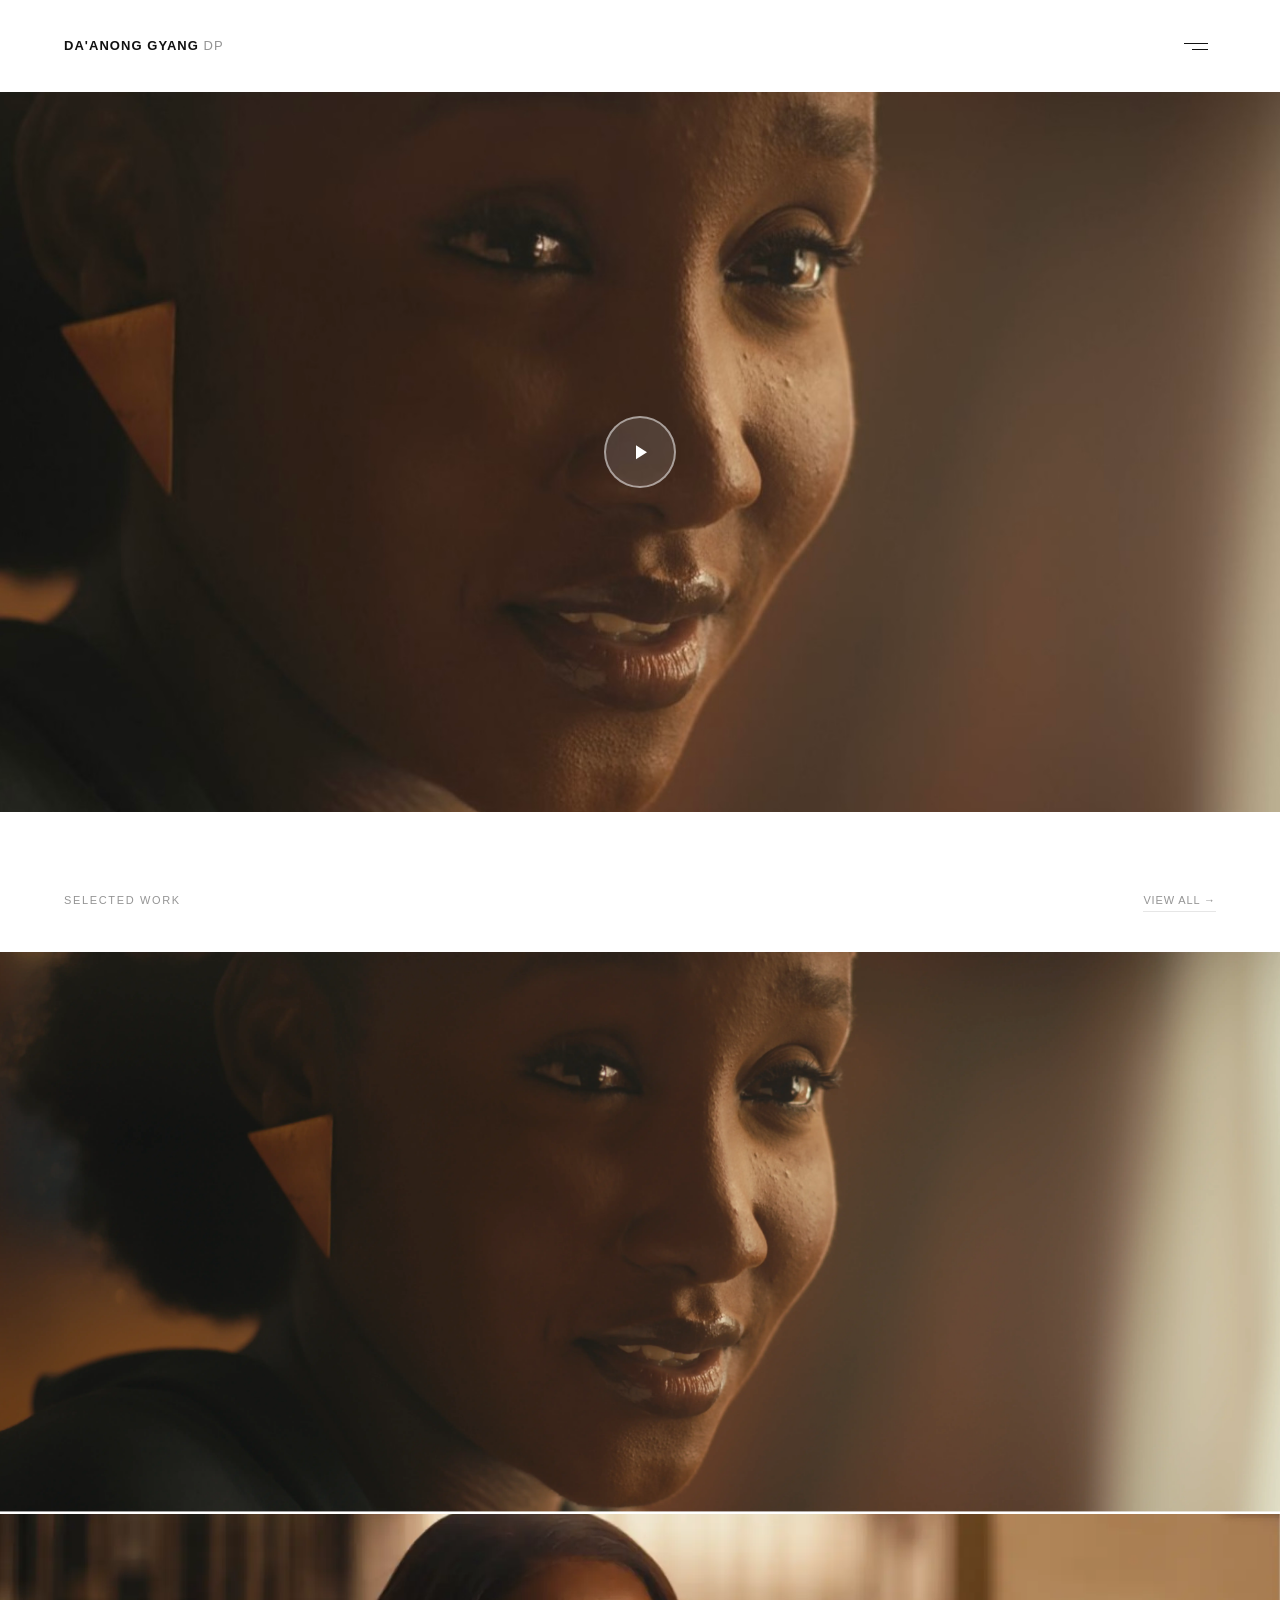
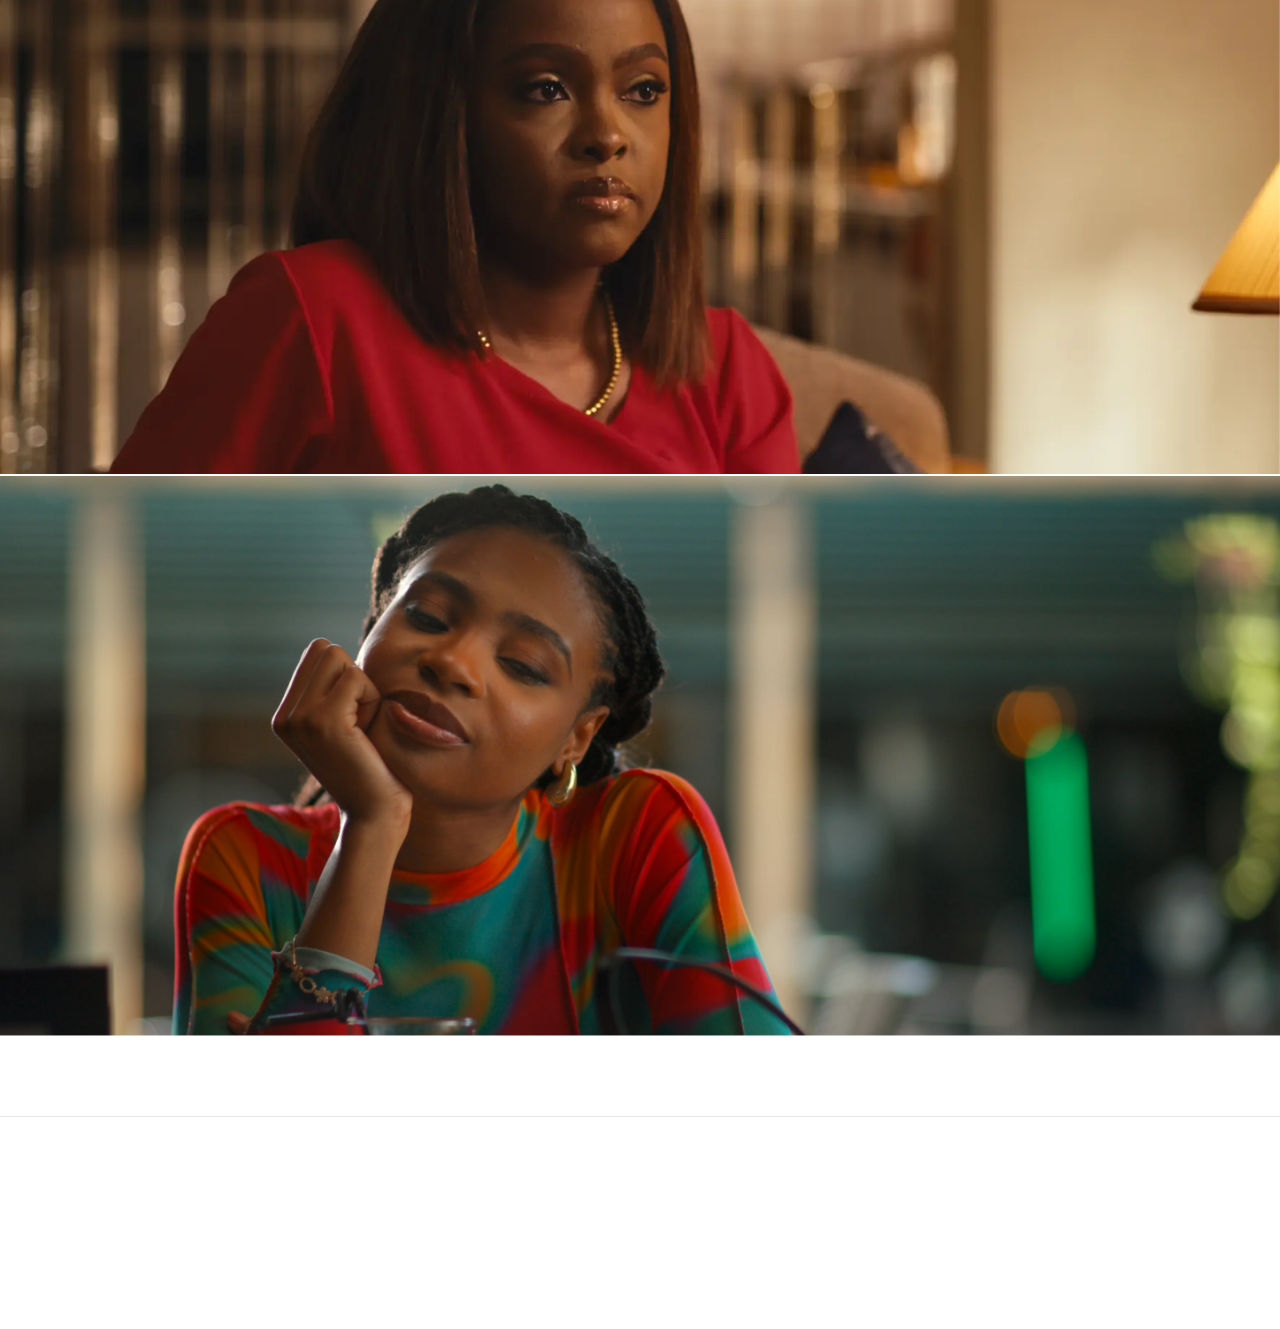
==== commit ec965c7a: "feat: real images, cast credits, placeholder cleanup across all projects - Add all uploaded stills: " ====
--- a/index.html
+++ b/index.html
@@ -231,7 +231,7 @@
         <!-- Card 1 -->
         <a href="work/finding-nina.html" class="card">
           <img
-            src="assets/images/finding-nina/card.webp"
+            src="assets/images/finding-nina/still-01.WEBP"
             alt="Finding Nina — feature film"
             class="card__image"
             width="1440"
@@ -247,7 +247,7 @@
         <!-- Card 2 -->
         <a href="work/onobiren.html" class="card">
           <img
-            src="assets/images/onobiren/card.webp"
+            src="assets/images/onobiren/still-01.webp"
             alt="Onobiren — feature film"
             class="card__image"
             width="1440"
@@ -263,7 +263,7 @@
         <!-- Card 3 -->
         <a href="work/mtv-shuga-psa.html" class="card">
           <img
-            src="assets/images/mtv-shuga-psa/card.webp"
+            src="assets/images/mtv-shuga-psa/still-01.webp"
             alt="MTV Shuga PREP PSA"
             class="card__image"
             width="1440"
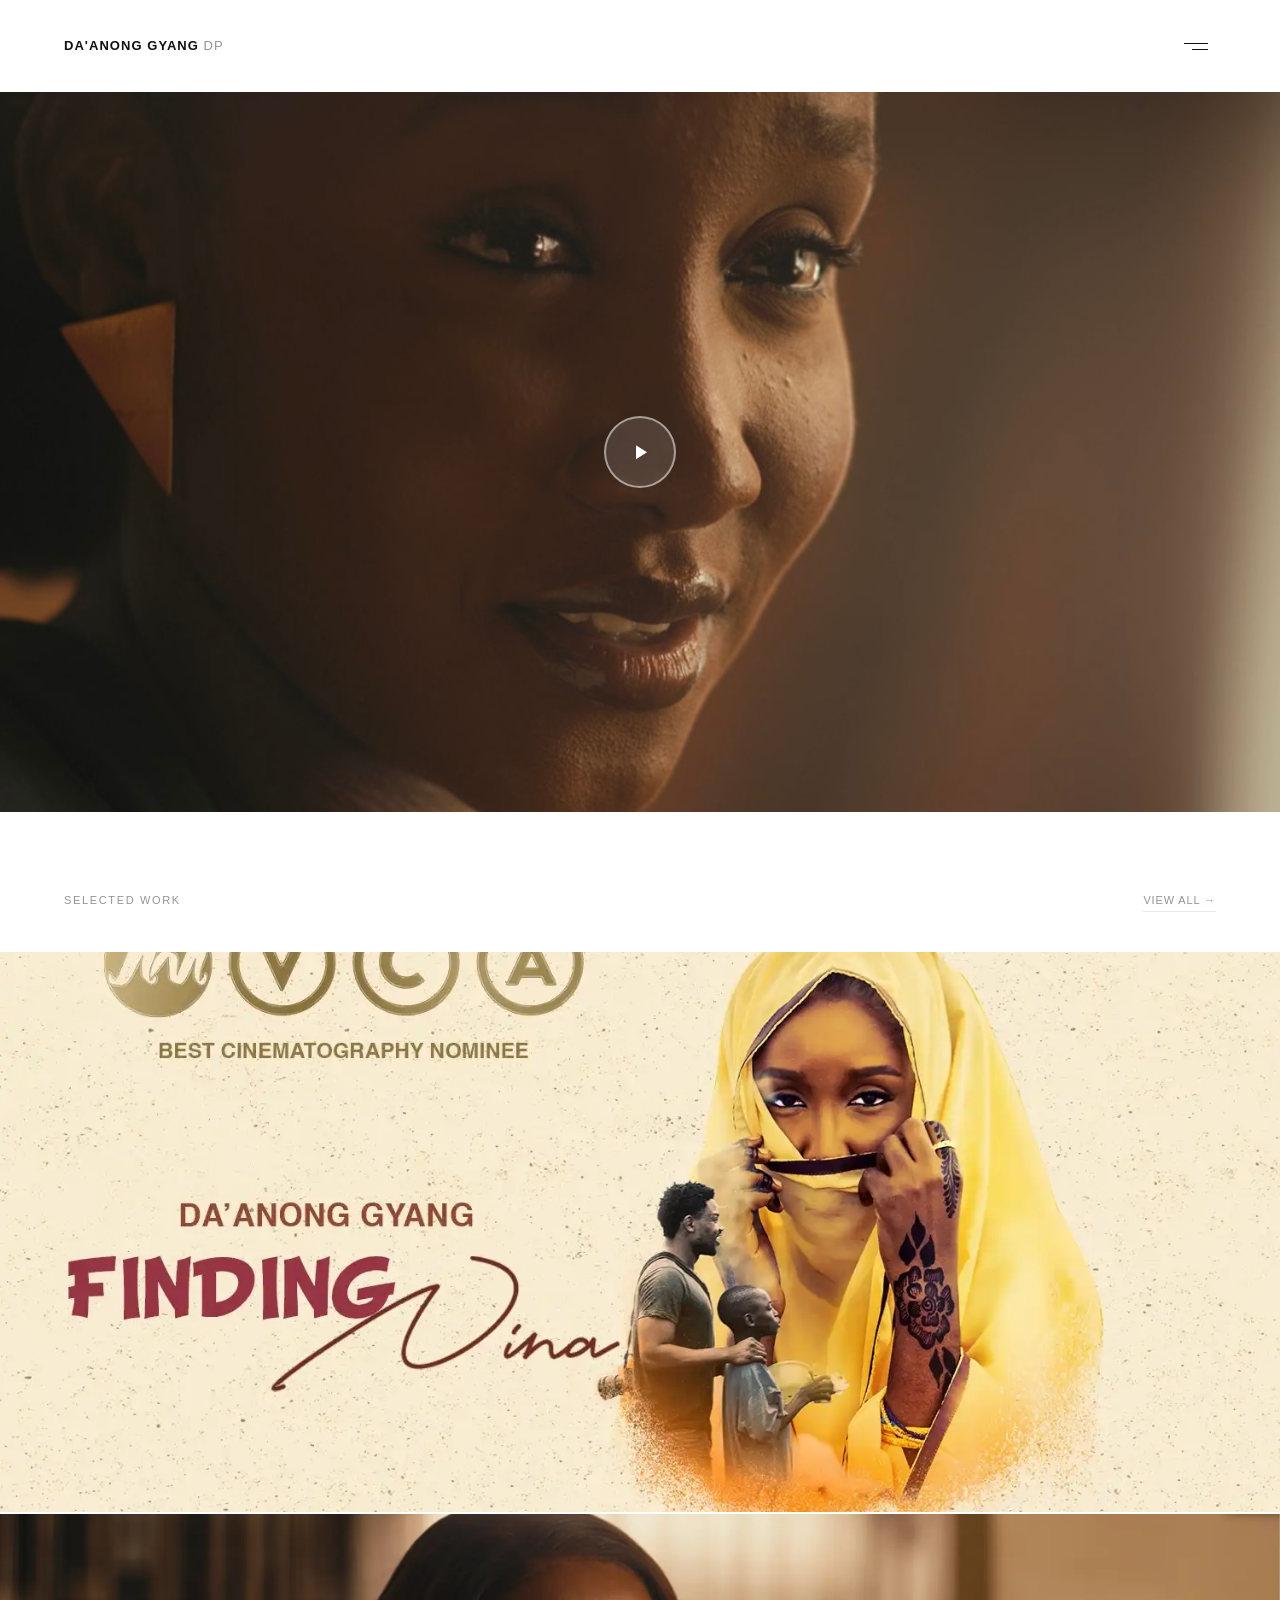
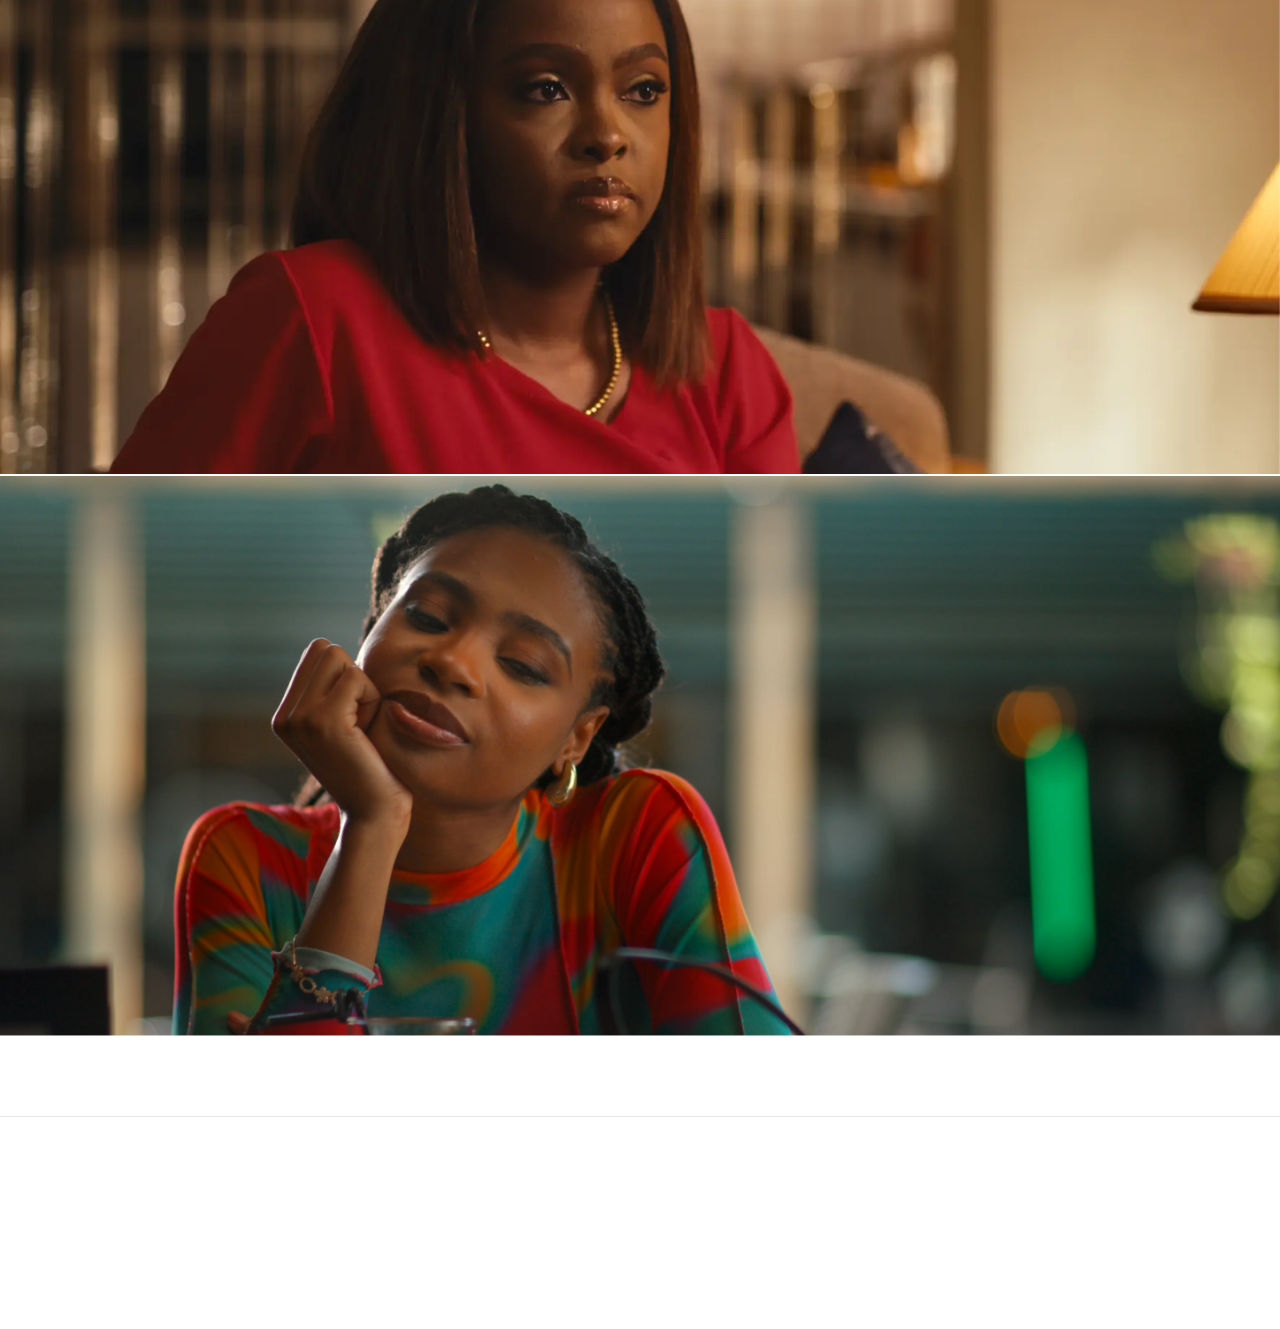
==== commit 5fc1e43a: "fix: use card-01.webp for Finding Nina card; update BTS reference to card-01 - index.html + work.htm" ====
--- a/index.html
+++ b/index.html
@@ -231,7 +231,7 @@
         <!-- Card 1 -->
         <a href="work/finding-nina.html" class="card">
           <img
-            src="assets/images/finding-nina/still-01.WEBP"
+            src="assets/images/finding-nina/card-01.webp"
             alt="Finding Nina — feature film"
             class="card__image"
             width="1440"
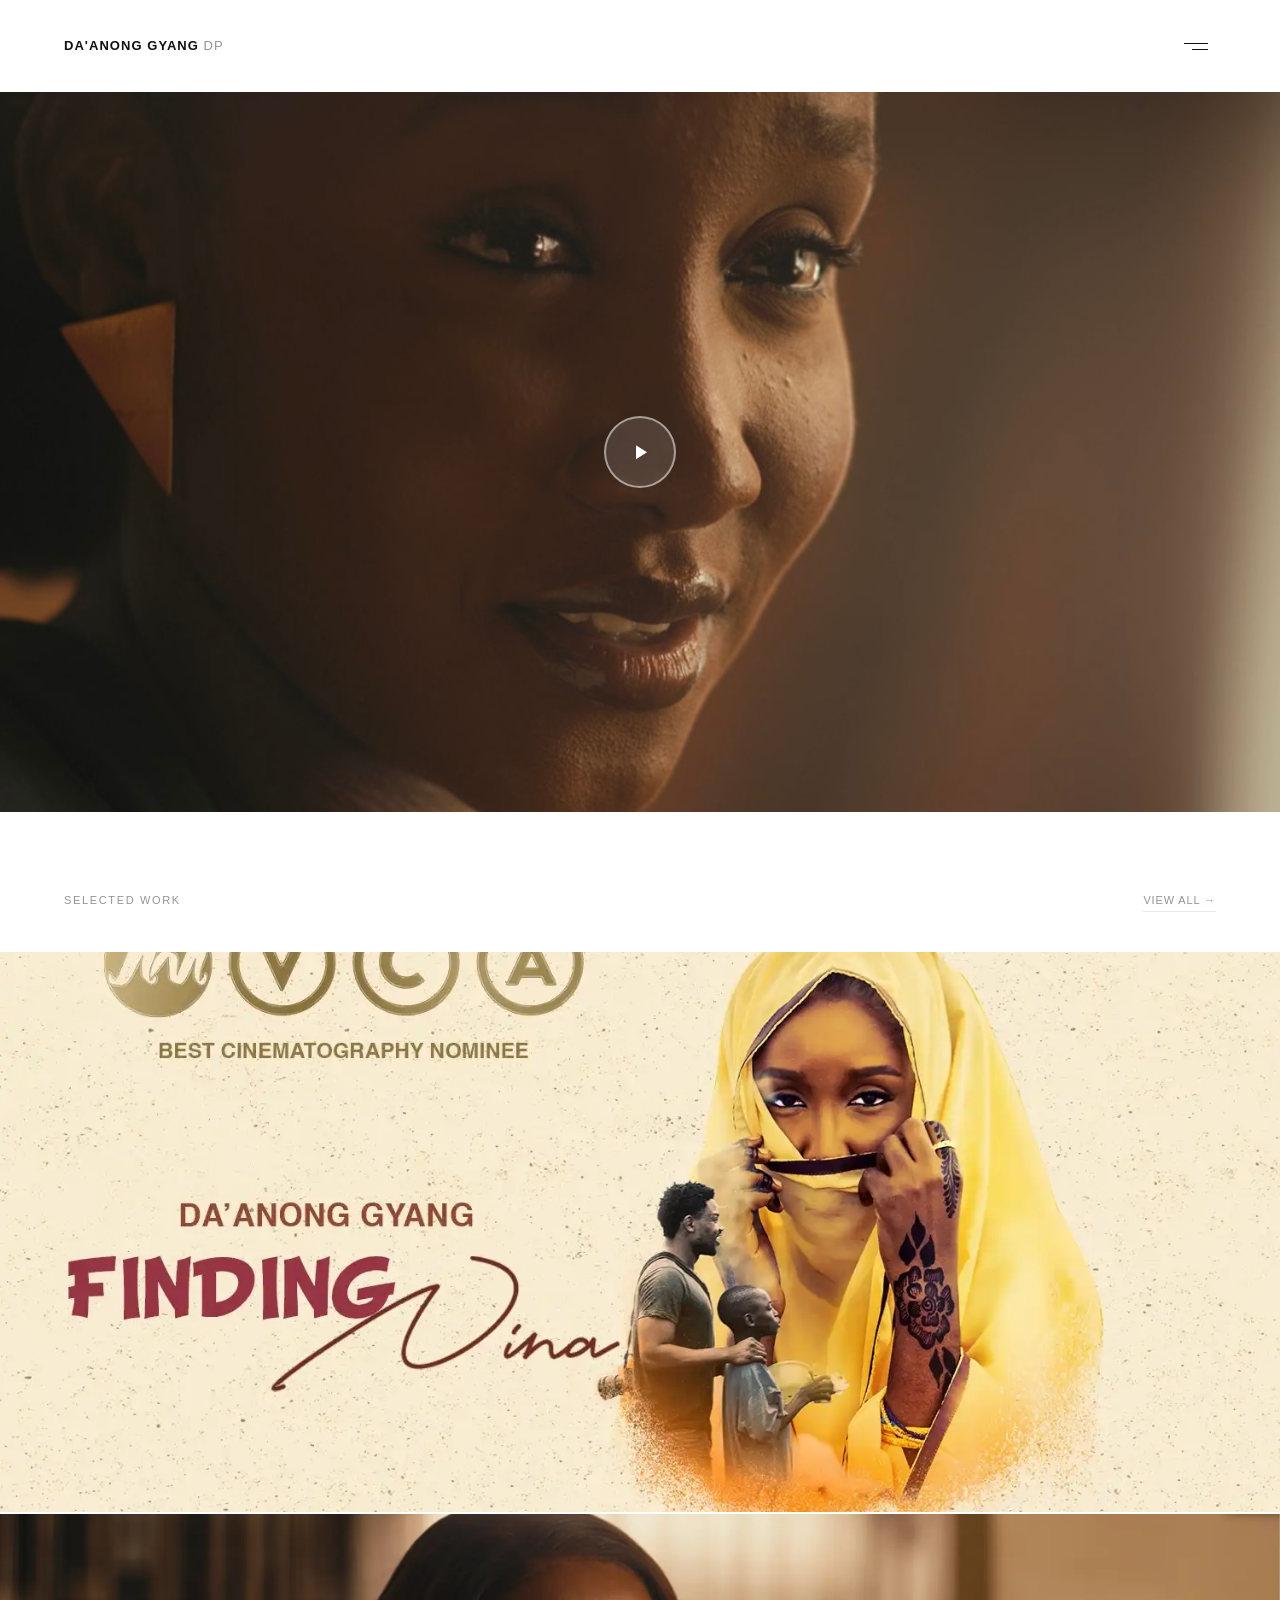
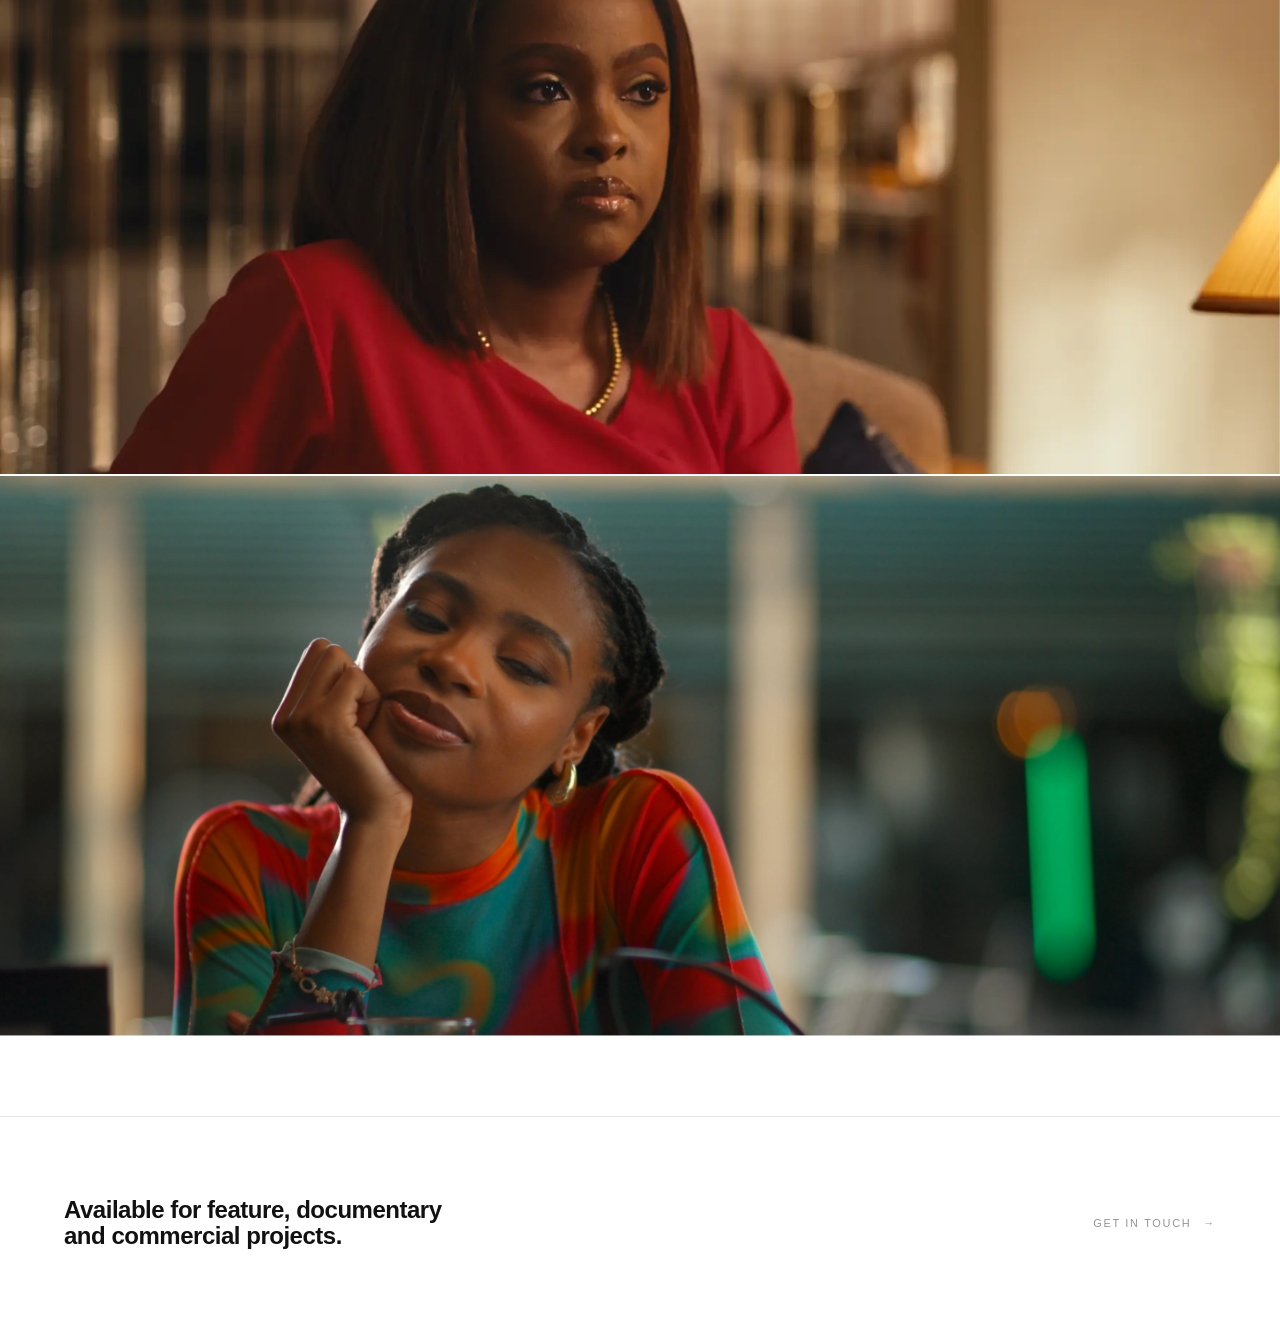
==== commit 4d3ef06d: "perf: fix BTS images, fetchpriority, preconnects, immutable CSS/JS cache - about.html: restore all 4" ====
--- a/index.html
+++ b/index.html
@@ -203,7 +203,9 @@
               aria-label="Play Da'anong Gyang showreel">
         <img src="assets/images/showreel-poster.jpg"
              alt="Da'anong Gyang showreel poster"
-             width="1920" height="1080" />
+             width="1920" height="1080"
+             loading="eager"
+             fetchpriority="high" />
         <span class="vimeo-facade__play" aria-hidden="true">
           <svg width="24" height="24" viewBox="0 0 24 24" fill="white" xmlns="http://www.w3.org/2000/svg">
             <path d="M8 5.14v14l11-7-11-7z"/>
@@ -237,6 +239,7 @@
             width="1440"
             height="630"
             loading="eager"
+            fetchpriority="high"
           />
           <div class="card__overlay">
             <span class="card__category">Feature Film</span>
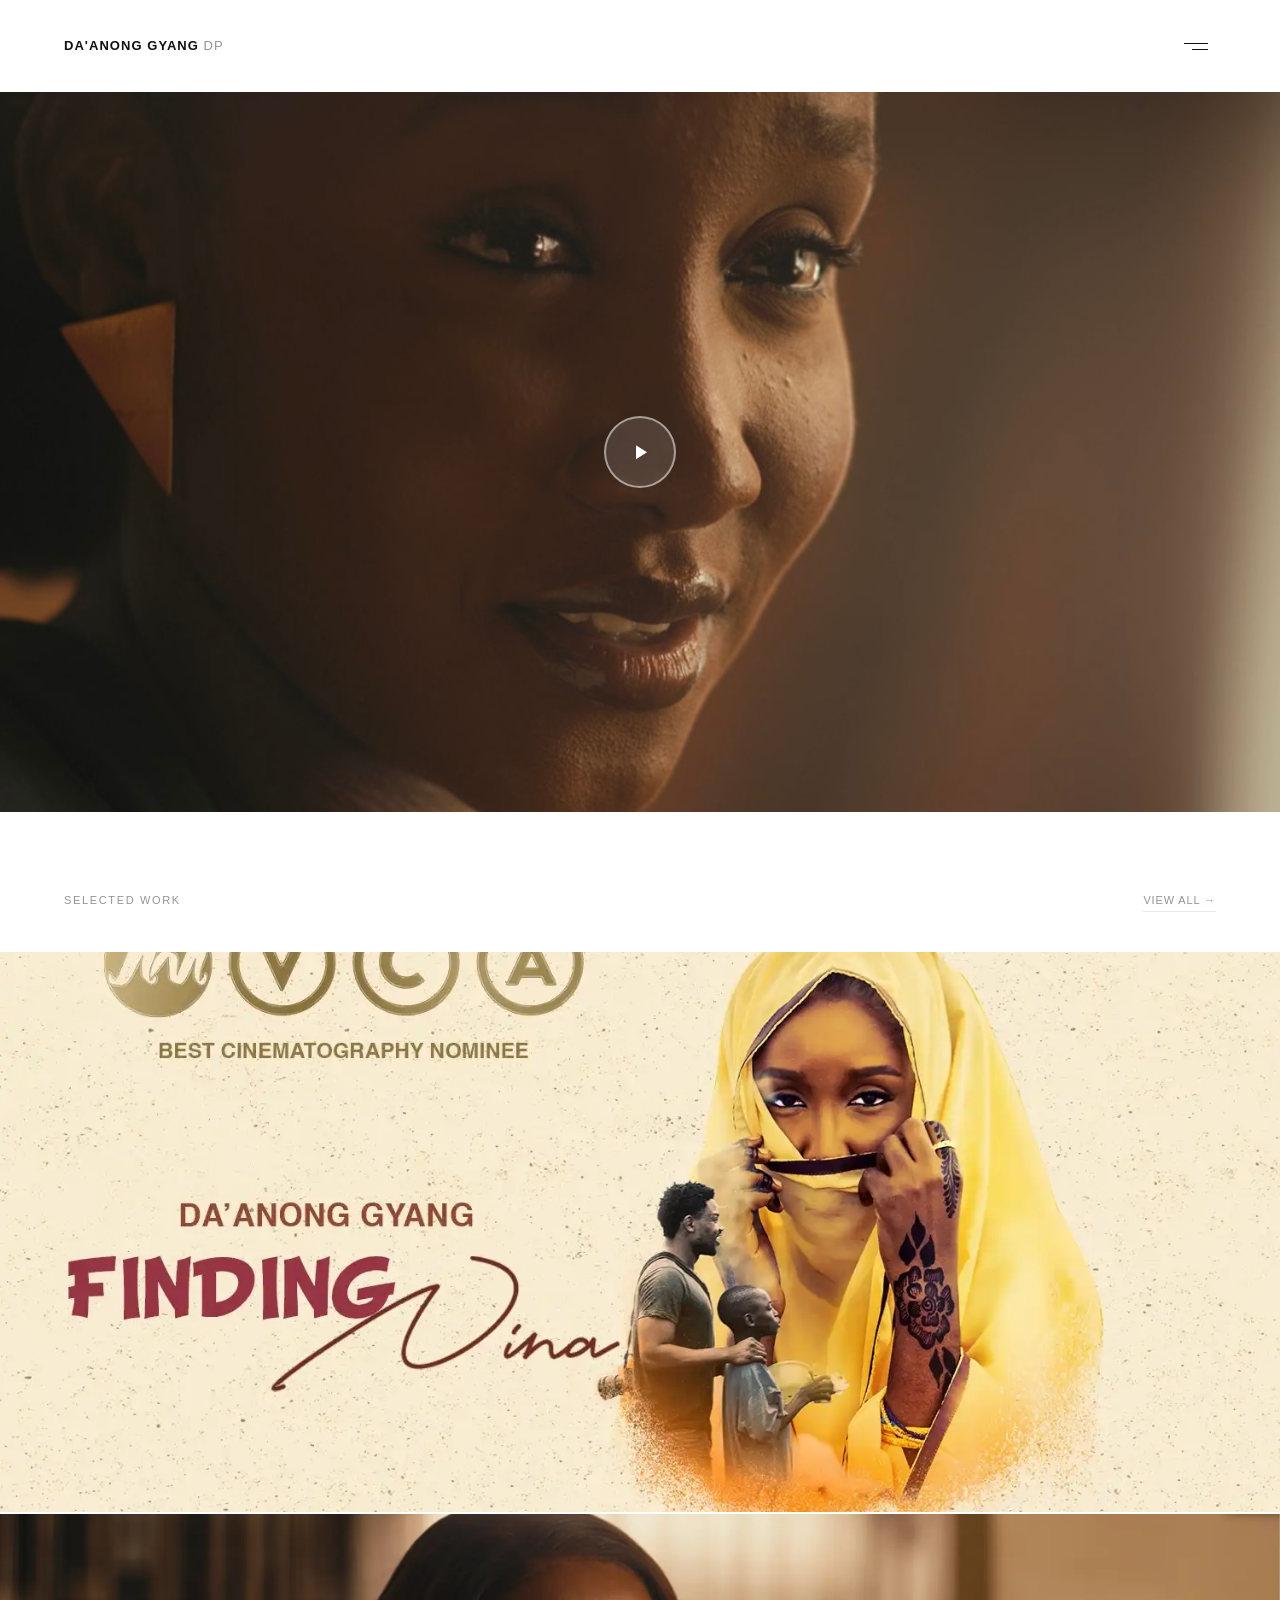
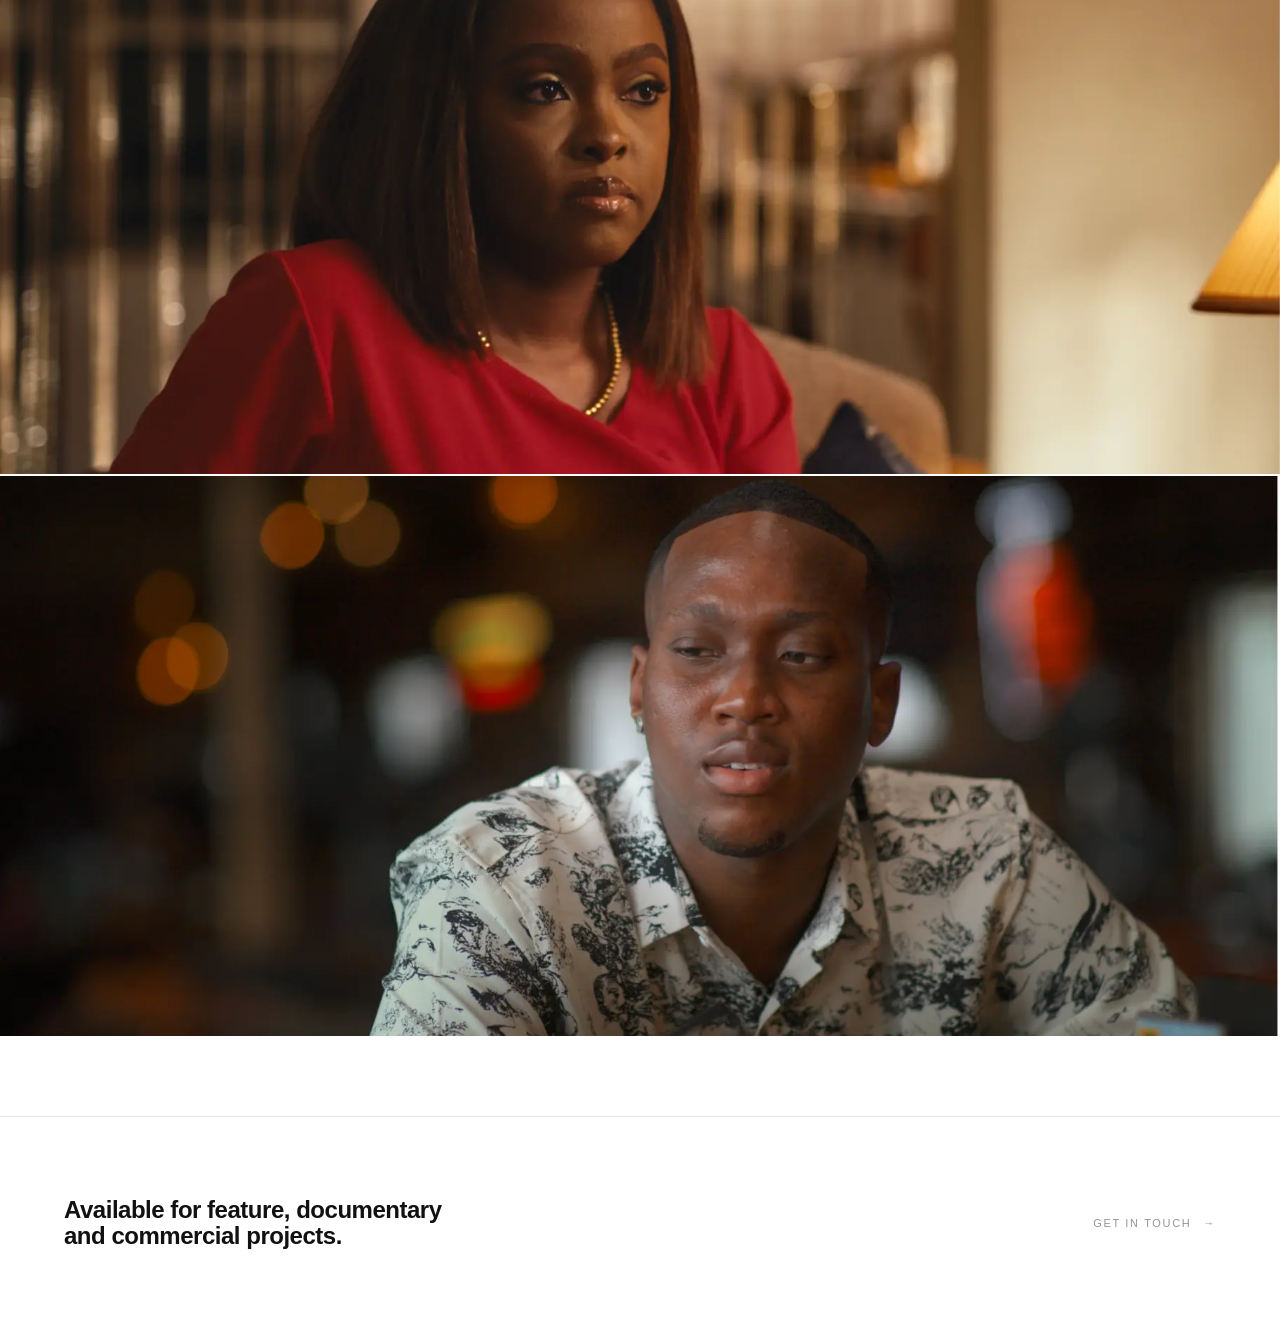
==== commit d28f462e: "fix: use still-02.webp for MTV Shuga card on homepage still-01.webp does not exist; same fix as work" ====
--- a/index.html
+++ b/index.html
@@ -266,7 +266,7 @@
         <!-- Card 3 -->
         <a href="work/mtv-shuga-psa.html" class="card">
           <img
-            src="assets/images/mtv-shuga-psa/still-01.webp"
+            src="assets/images/mtv-shuga-psa/still-02.webp"
             alt="MTV Shuga PREP PSA"
             class="card__image"
             width="1440"
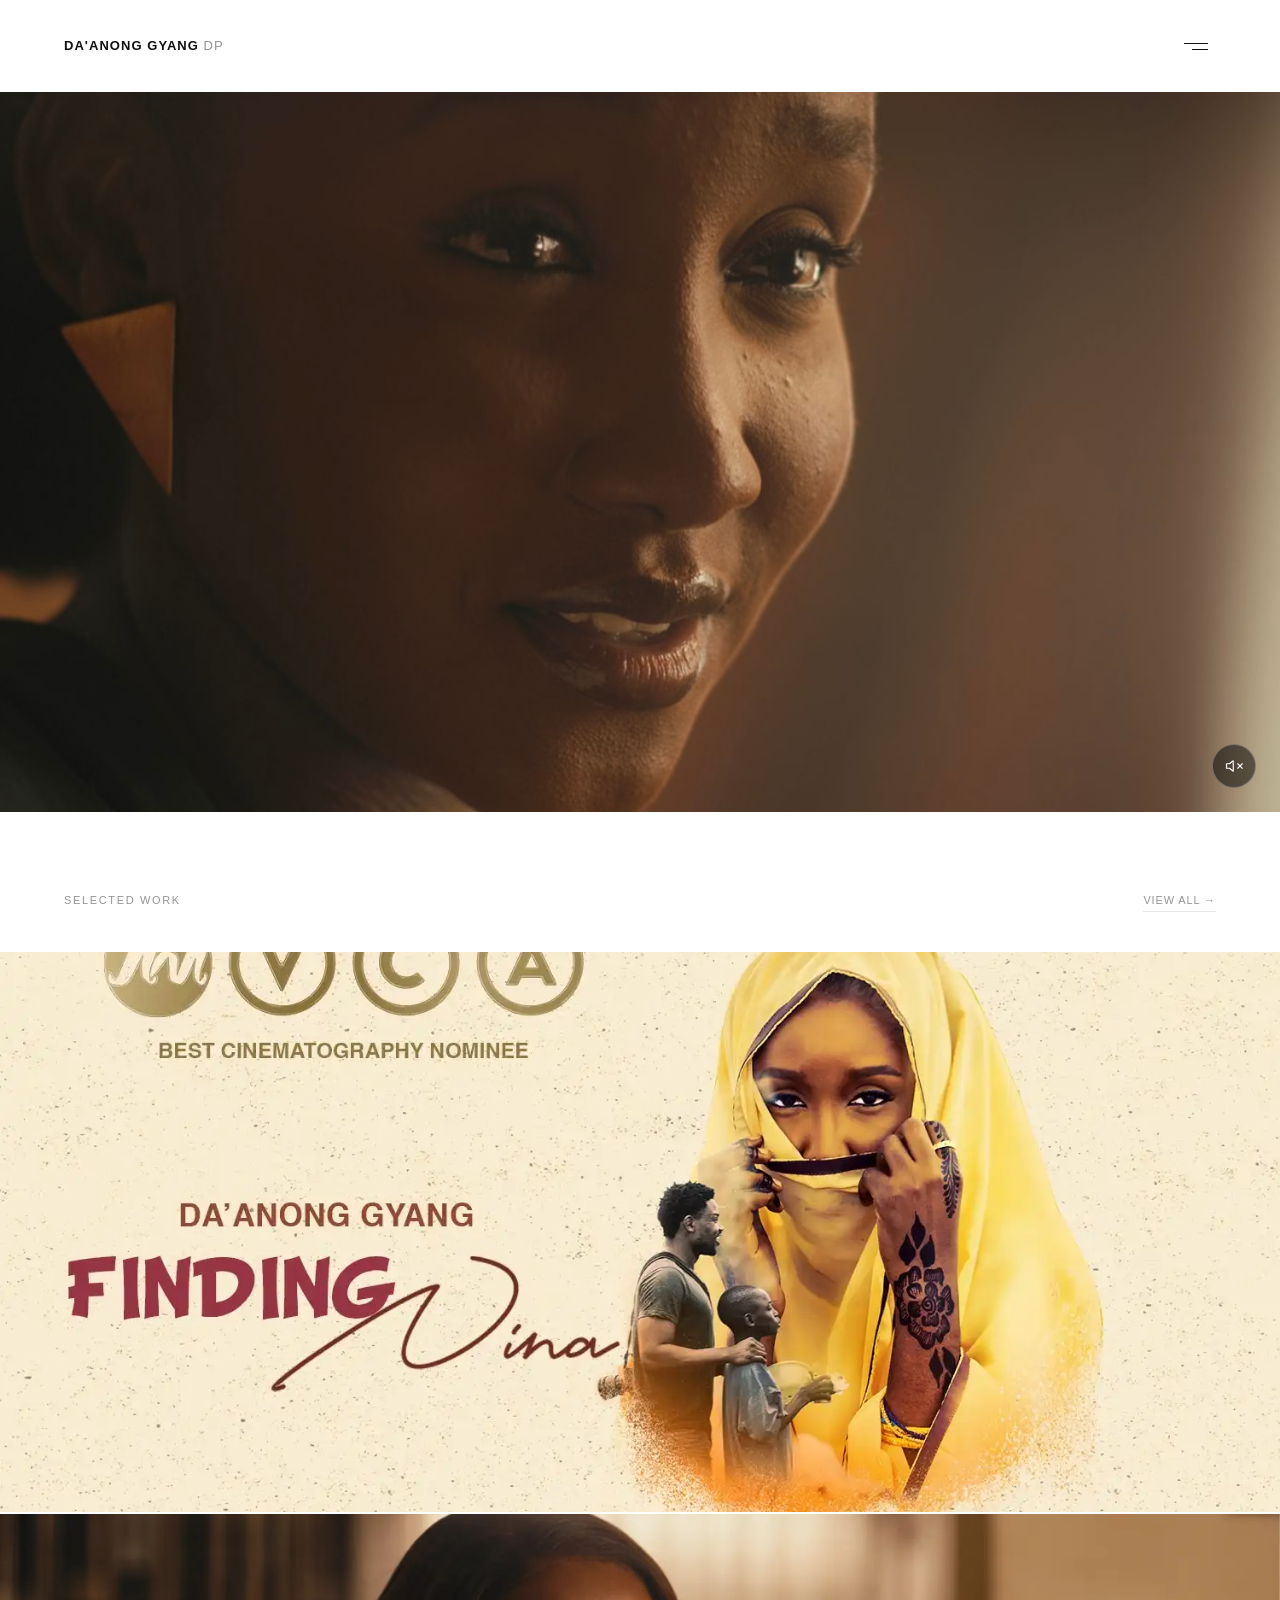
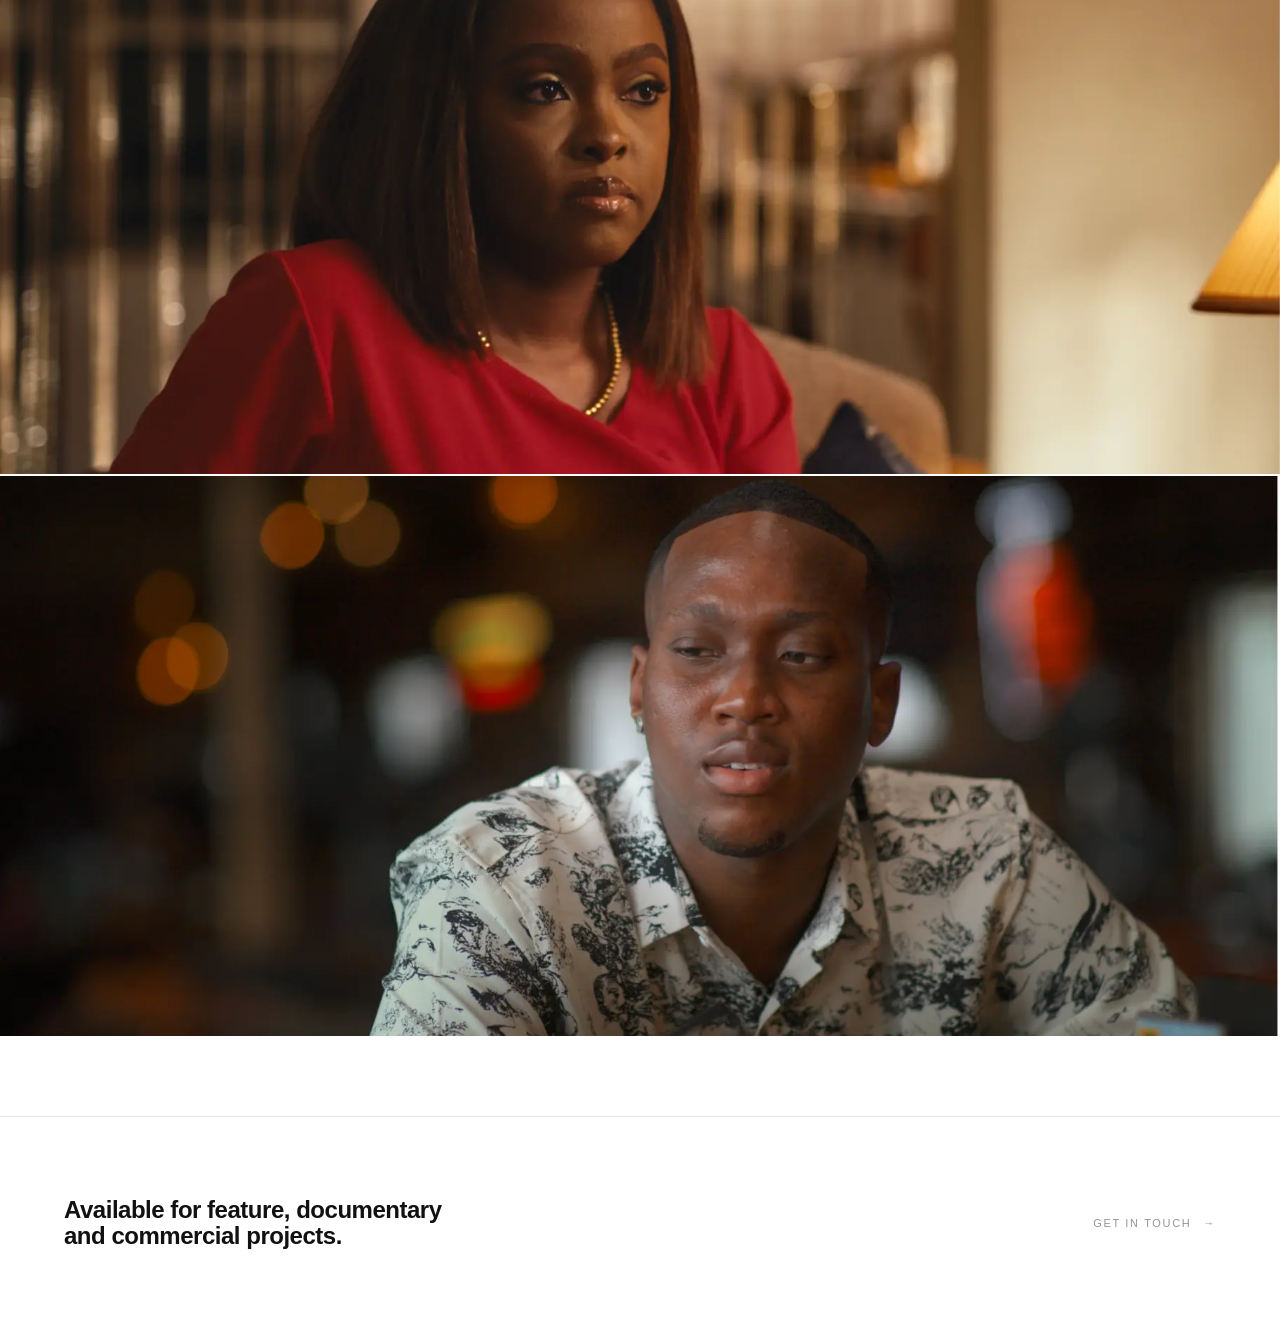
==== commit fe6e5bf6: "feat: replace Vimeo facade with self-hosted hero video and mute button Swaps the click-to-load Vimeo" ====
--- a/index.html
+++ b/index.html
@@ -34,6 +34,51 @@
       overflow: hidden;
       background: var(--color-bg);
     }
+
+    .hero__video {
+      position: absolute;
+      inset: 0;
+      width: 100%;
+      height: 100%;
+      object-fit: cover;
+      object-position: center;
+      display: block;
+    }
+
+    .hero__mute-btn {
+      position: absolute;
+      bottom: var(--space-6);
+      right: var(--space-6);
+      z-index: 2;
+      width: 44px;
+      height: 44px;
+      border-radius: 50%;
+      background: rgba(0, 0, 0, 0.50);
+      border: 1px solid rgba(255, 255, 255, 0.25);
+      cursor: pointer;
+      display: flex;
+      align-items: center;
+      justify-content: center;
+      color: #fff;
+      transition: background var(--duration-fast) var(--ease-out),
+                  transform var(--duration-fast) var(--ease-out);
+    }
+
+    .hero__mute-btn:hover {
+      background: rgba(0, 0, 0, 0.72);
+      transform: scale(1.08);
+    }
+
+    .hero__mute-btn:focus-visible {
+      outline: 1px solid #fff;
+      outline-offset: 4px;
+    }
+
+    /* Icon visibility — muted is the default state */
+    .hero__mute-btn .icon-unmuted { display: none; }
+
+    .hero__mute-btn.is-unmuted .icon-muted   { display: none; }
+    .hero__mute-btn.is-unmuted .icon-unmuted { display: block; }
 
 
     /* ----------------------------------------------------------
@@ -196,21 +241,36 @@
     <!-- HERO -------------------------------------------------- -->
     <section class="hero" aria-label="Showreel">
 
-      <!-- Poster + play facade: tap/click loads Vimeo player inline -->
-      <button class="vimeo-facade"
-              data-src="https://player.vimeo.com/video/1182882079?autoplay=1&title=0&byline=0&portrait=0"
-              data-title="Da'anong Gyang — Showreel"
-              aria-label="Play Da'anong Gyang showreel">
-        <img src="assets/images/showreel-poster.jpg"
-             alt="Da'anong Gyang showreel poster"
-             width="1920" height="1080"
-             loading="eager"
-             fetchpriority="high" />
-        <span class="vimeo-facade__play" aria-hidden="true">
-          <svg width="24" height="24" viewBox="0 0 24 24" fill="white" xmlns="http://www.w3.org/2000/svg">
-            <path d="M8 5.14v14l11-7-11-7z"/>
-          </svg>
-        </span>
+      <video
+        class="hero__video"
+        autoplay
+        muted
+        loop
+        playsinline
+        preload="metadata"
+        poster="assets/images/showreel-poster.jpg"
+      >
+        <source src="assets/video/hero.webm" type="video/webm" />
+        <source src="assets/video/hero.mp4"  type="video/mp4" />
+      </video>
+
+      <button class="hero__mute-btn" aria-label="Unmute video">
+        <!-- Muted state icon (default) -->
+        <svg class="icon-muted" width="18" height="18" viewBox="0 0 24 24"
+             fill="none" stroke="currentColor" stroke-width="1.5"
+             stroke-linecap="round" stroke-linejoin="round" aria-hidden="true">
+          <polygon points="11 5 6 9 2 9 2 15 6 15 11 19 11 5"/>
+          <line x1="23" y1="9" x2="17" y2="15"/>
+          <line x1="17" y1="9" x2="23" y2="15"/>
+        </svg>
+        <!-- Unmuted state icon -->
+        <svg class="icon-unmuted" width="18" height="18" viewBox="0 0 24 24"
+             fill="none" stroke="currentColor" stroke-width="1.5"
+             stroke-linecap="round" stroke-linejoin="round" aria-hidden="true">
+          <polygon points="11 5 6 9 2 9 2 15 6 15 11 19 11 5"/>
+          <path d="M15.54 8.46a5 5 0 0 1 0 7.07"/>
+          <path d="M19.07 4.93a10 10 0 0 1 0 14.14"/>
+        </svg>
       </button>
 
     </section>
